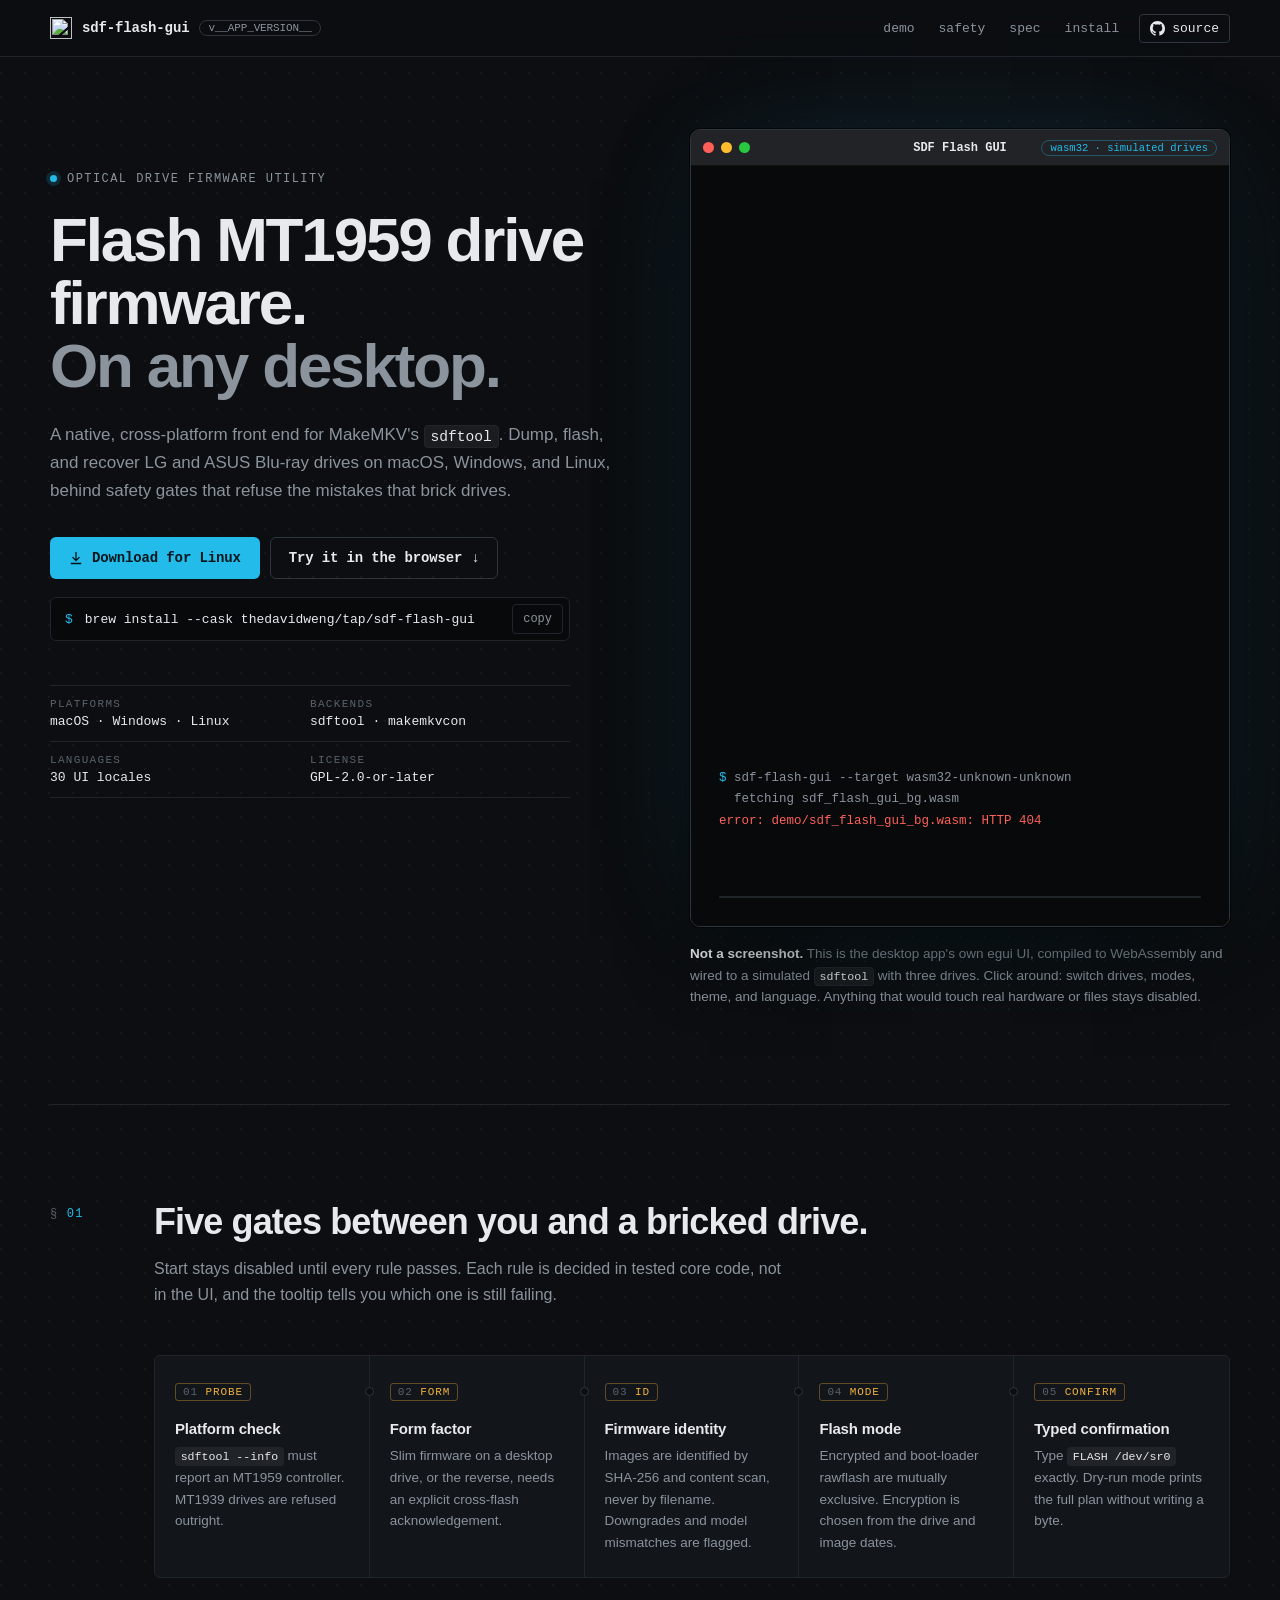
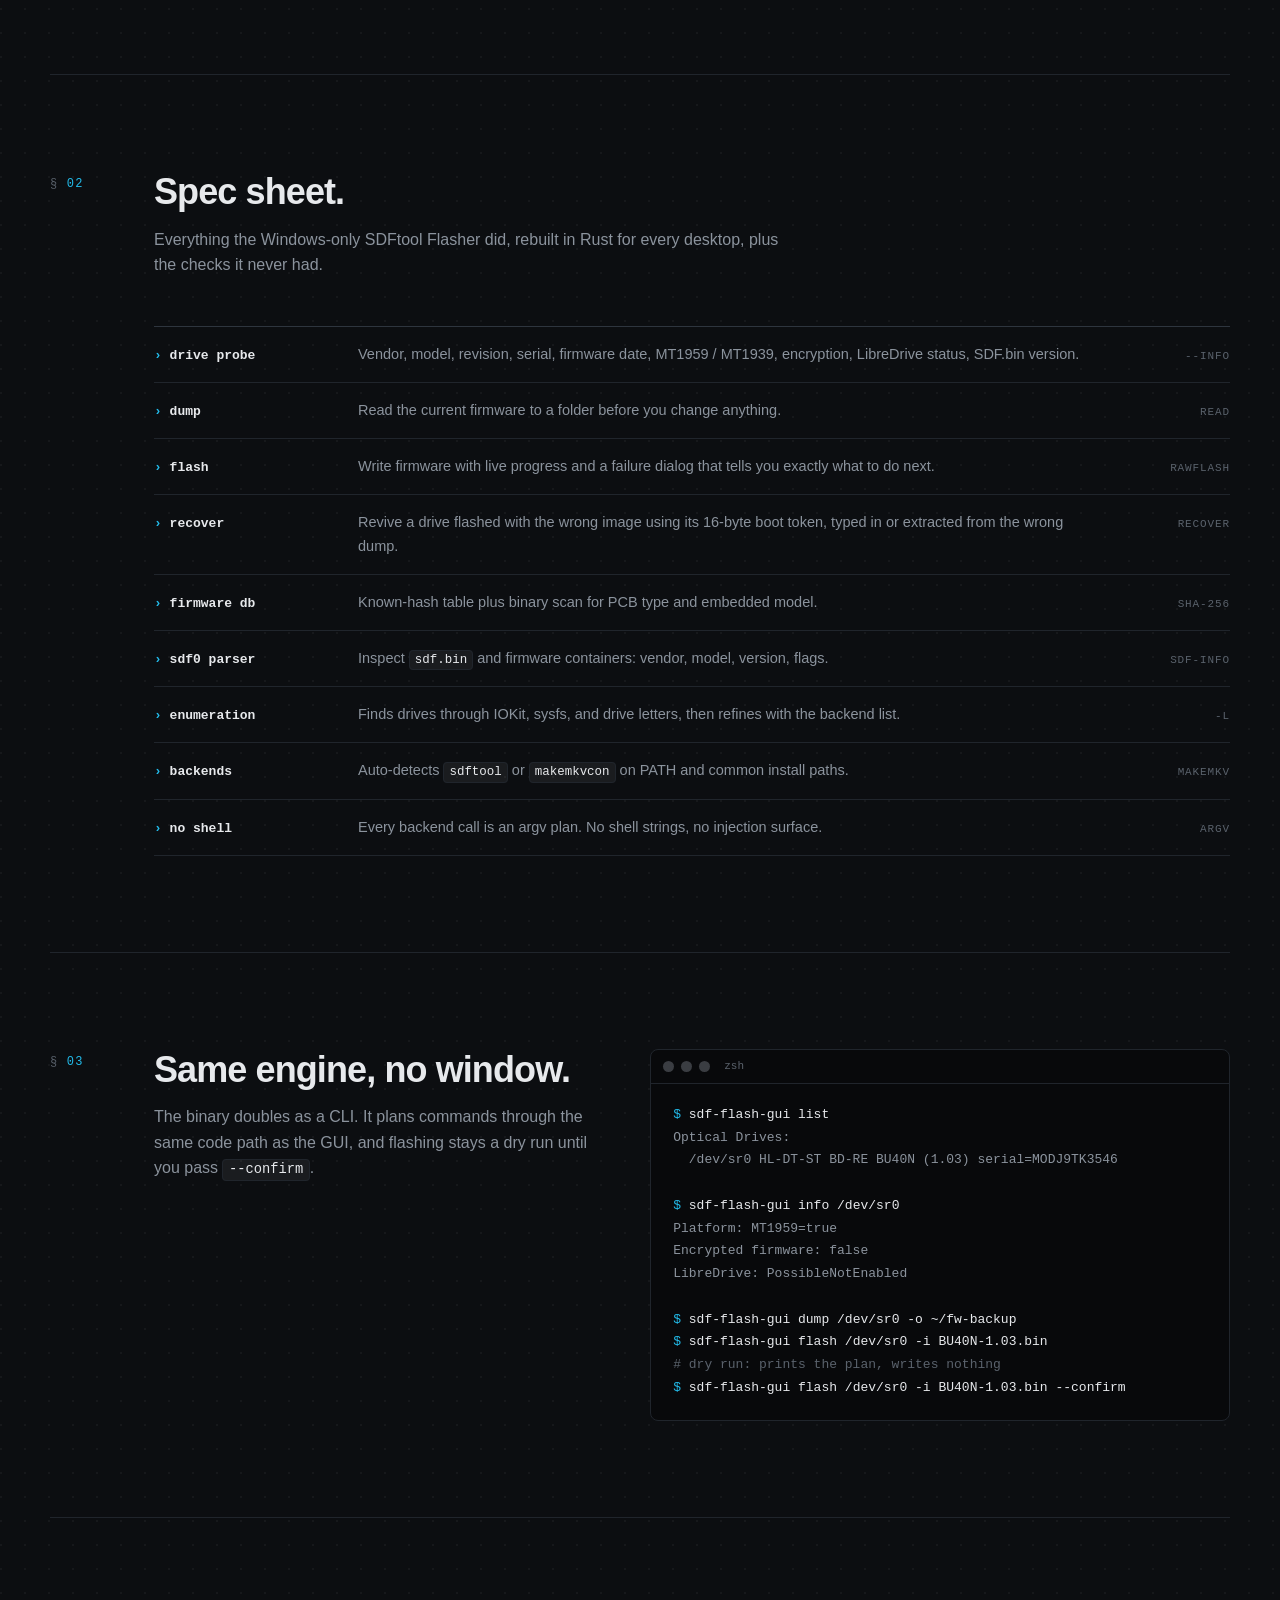
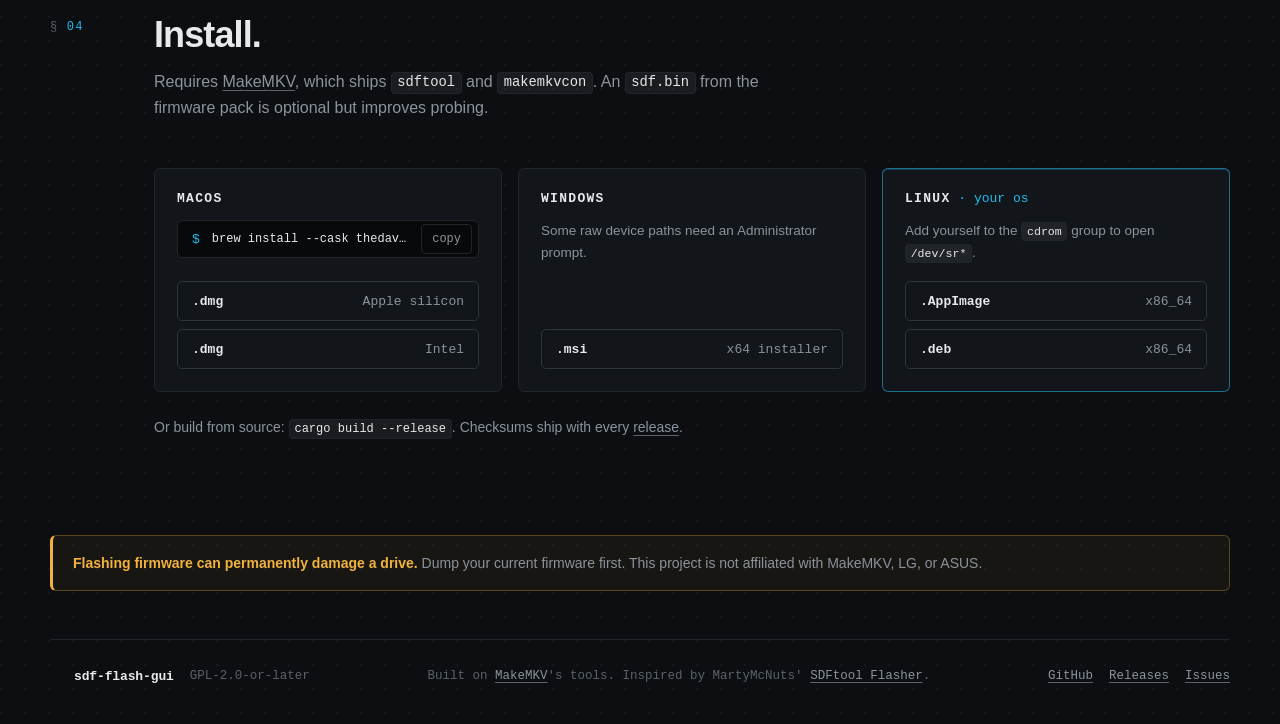
==== site/index.html @ 59d33df8 "feat: add GitHub Pages site with in-browser web demo Compile the real egui GUI to wasm32 behind a si" ====
<!doctype html>
<html lang="en">
<head>
  <meta charset="utf-8">
  <meta name="viewport" content="width=device-width, initial-scale=1">
  <title>SDF Flash GUI — firmware dump &amp; flash for MT1959 optical drives</title>
  <meta name="description" content="Cross-platform GUI for dumping, flashing, and recovering firmware on MT1959 optical drives. A native front end for MakeMKV's sdftool, with safety gates that stop the mistakes that brick drives.">
  <meta name="theme-color" content="#0c0e11">
  <meta property="og:type" content="website">
  <meta property="og:title" content="SDF Flash GUI">
  <meta property="og:description" content="Dump, flash, and recover MT1959 optical drive firmware on macOS, Windows, and Linux.">
  <meta property="og:image" content="https://thedavidweng.github.io/sdf-flash-gui/screenshot.png">
  <meta name="twitter:card" content="summary_large_image">
  <link rel="icon" href="icon.svg" type="image/svg+xml">
  <link rel="apple-touch-icon" href="icon.png">
  <link rel="stylesheet" href="style.css">
  <link rel="modulepreload" href="demo/sdf_flash_gui.js">
</head>
<body>
  <a class="skip" href="#main">Skip to content</a>

  <header class="bar">
    <div class="wrap bar-inner">
      <a class="brand" href="#top" aria-label="SDF Flash GUI home">
        <img src="icon.svg" alt="" width="22" height="22">
        <span>sdf-flash-gui</span>
        <span class="tag" data-version>v__APP_VERSION__</span>
      </a>
      <nav aria-label="Primary">
        <a href="#demo">demo</a>
        <a href="#gates">safety</a>
        <a href="#spec">spec</a>
        <a href="#install">install</a>
        <a class="gh" href="https://github.com/thedavidweng/sdf-flash-gui">
          <svg viewBox="0 0 16 16" width="15" height="15" aria-hidden="true"><path fill="currentColor" d="M8 0C3.58 0 0 3.58 0 8c0 3.54 2.29 6.53 5.47 7.59.4.07.55-.17.55-.38 0-.19-.01-.82-.01-1.49-2.01.37-2.53-.49-2.69-.94-.09-.23-.48-.94-.82-1.13-.28-.15-.68-.52-.01-.53.63-.01 1.08.58 1.23.82.72 1.21 1.87.87 2.33.66.07-.52.28-.87.51-1.07-1.78-.2-3.64-.89-3.64-3.95 0-.87.31-1.59.82-2.15-.08-.2-.36-1.02.08-2.12 0 0 .67-.21 2.2.82.64-.18 1.32-.27 2-.27.68 0 1.36.09 2 .27 1.53-1.04 2.2-.82 2.2-.82.44 1.1.16 1.92.08 2.12.51.56.82 1.27.82 2.15 0 3.07-1.87 3.75-3.65 3.95.29.25.54.73.54 1.48 0 1.07-.01 1.93-.01 2.2 0 .21.15.46.55.38A8.013 8.013 0 0016 8c0-4.42-3.58-8-8-8z"/></svg>
          <span>source</span>
        </a>
      </nav>
    </div>
  </header>

  <main id="main">
    <section class="hero wrap" id="top">
      <div class="hero-copy">
        <p class="kicker"><span class="dot"></span>optical drive firmware utility</p>
        <h1>Flash MT1959 drive firmware.<br><span>On any desktop.</span></h1>
        <p class="lede">
          A native, cross-platform front end for MakeMKV's <code>sdftool</code>.
          Dump, flash, and recover LG and ASUS Blu-ray drives on macOS,
          Windows, and Linux, behind safety gates that refuse the mistakes
          that brick drives.
        </p>

        <div class="cta">
          <a class="btn primary" href="https://github.com/thedavidweng/sdf-flash-gui/releases/latest" data-primary-download>
            <svg viewBox="0 0 16 16" width="14" height="14" aria-hidden="true"><path fill="currentColor" d="M7.25 1h1.5v8.19l2.72-2.72 1.06 1.06L8 12.06 3.47 7.53l1.06-1.06 2.72 2.72V1ZM2 13.5h12V15H2v-1.5Z"/></svg>
            <span data-primary-label>Download</span>
          </a>
          <a class="btn ghost" href="#demo">Try it in the browser <span aria-hidden="true">↓</span></a>
        </div>

        <div class="cmd" data-copy="brew install --cask thedavidweng/tap/sdf-flash-gui">
          <span class="prompt" aria-hidden="true">$</span>
          <code>brew install --cask thedavidweng/tap/sdf-flash-gui</code>
          <button type="button" class="copy" aria-label="Copy Homebrew command">copy</button>
        </div>

        <dl class="facts">
          <div><dt>platforms</dt><dd>macOS · Windows · Linux</dd></div>
          <div><dt>backends</dt><dd>sdftool · makemkvcon</dd></div>
          <div><dt>languages</dt><dd>30 UI locales</dd></div>
          <div><dt>license</dt><dd>GPL-2.0-or-later</dd></div>
        </dl>
      </div>

      <figure class="demo" id="demo" aria-labelledby="demo-caption">
        <div class="window">
          <div class="titlebar">
            <span class="lights" aria-hidden="true"><i></i><i></i><i></i></span>
            <span class="title">SDF Flash GUI</span>
            <span class="badge">wasm32 · simulated drives</span>
          </div>
          <div class="stage">
            <canvas id="app" aria-label="Interactive SDF Flash GUI demo"></canvas>
            <div class="boot" data-boot>
              <pre class="boot-log" data-boot-log aria-live="polite"><span class="p">$</span> sdf-flash-gui --target wasm32-unknown-unknown</pre>
              <div class="meter" aria-hidden="true"><span data-boot-meter></span></div>
              <button type="button" class="btn ghost small" data-boot-start>Boot demo</button>
            </div>
          </div>
        </div>
        <figcaption id="demo-caption">
          <strong>Not a screenshot.</strong> This is the desktop app's own egui UI,
          compiled to WebAssembly and wired to a simulated <code>sdftool</code> with
          three drives. Click around: switch drives, modes, theme, and language.
          Anything that would touch real hardware or files stays disabled.
        </figcaption>
      </figure>
    </section>

    <section class="section wrap" id="gates" aria-labelledby="gates-title">
      <header class="section-head">
        <p class="index">01</p>
        <h2 id="gates-title">Five gates between you and a bricked drive.</h2>
        <p>Start stays disabled until every rule passes. Each rule is decided in
          tested core code, not in the UI, and the tooltip tells you which one is
          still failing.</p>
      </header>
      <ol class="gates">
        <li>
          <span class="gate-id">probe</span>
          <h3>Platform check</h3>
          <p><code>sdftool --info</code> must report an MT1959 controller. MT1939 drives are refused outright.</p>
        </li>
        <li>
          <span class="gate-id">form</span>
          <h3>Form factor</h3>
          <p>Slim firmware on a desktop drive, or the reverse, needs an explicit cross-flash acknowledgement.</p>
        </li>
        <li>
          <span class="gate-id">id</span>
          <h3>Firmware identity</h3>
          <p>Images are identified by SHA-256 and content scan, never by filename. Downgrades and model mismatches are flagged.</p>
        </li>
        <li>
          <span class="gate-id">mode</span>
          <h3>Flash mode</h3>
          <p>Encrypted and boot-loader rawflash are mutually exclusive. Encryption is chosen from the drive and image dates.</p>
        </li>
        <li class="last">
          <span class="gate-id">confirm</span>
          <h3>Typed confirmation</h3>
          <p>Type <code>FLASH /dev/sr0</code> exactly. Dry-run mode prints the full plan without writing a byte.</p>
        </li>
      </ol>
    </section>

    <section class="section wrap" id="spec" aria-labelledby="spec-title">
      <header class="section-head">
        <p class="index">02</p>
        <h2 id="spec-title">Spec sheet.</h2>
        <p>Everything the Windows-only SDFtool Flasher did, rebuilt in Rust for
          every desktop, plus the checks it never had.</p>
      </header>
      <div class="spec">
        <div class="row"><span class="k">drive probe</span><span class="v">Vendor, model, revision, serial, firmware date, MT1959 / MT1939, encryption, LibreDrive status, SDF.bin version.</span><span class="s">--info</span></div>
        <div class="row"><span class="k">dump</span><span class="v">Read the current firmware to a folder before you change anything.</span><span class="s">read</span></div>
        <div class="row"><span class="k">flash</span><span class="v">Write firmware with live progress and a failure dialog that tells you exactly what to do next.</span><span class="s">rawflash</span></div>
        <div class="row"><span class="k">recover</span><span class="v">Revive a drive flashed with the wrong image using its 16-byte boot token, typed in or extracted from the wrong dump.</span><span class="s">recover</span></div>
        <div class="row"><span class="k">firmware db</span><span class="v">Known-hash table plus binary scan for PCB type and embedded model.</span><span class="s">sha-256</span></div>
        <div class="row"><span class="k">sdf0 parser</span><span class="v">Inspect <code>sdf.bin</code> and firmware containers: vendor, model, version, flags.</span><span class="s">sdf-info</span></div>
        <div class="row"><span class="k">enumeration</span><span class="v">Finds drives through IOKit, sysfs, and drive letters, then refines with the backend list.</span><span class="s">-l</span></div>
        <div class="row"><span class="k">backends</span><span class="v">Auto-detects <code>sdftool</code> or <code>makemkvcon</code> on PATH and common install paths.</span><span class="s">makemkv</span></div>
        <div class="row"><span class="k">no shell</span><span class="v">Every backend call is an argv plan. No shell strings, no injection surface.</span><span class="s">argv</span></div>
      </div>
    </section>

    <section class="section wrap split" id="cli" aria-labelledby="cli-title">
      <header class="section-head">
        <p class="index">03</p>
        <h2 id="cli-title">Same engine, no window.</h2>
        <p>The binary doubles as a CLI. It plans commands through the same code
          path as the GUI, and flashing stays a dry run until you pass
          <code>--confirm</code>.</p>
      </header>
      <div class="term" role="region" aria-label="CLI example">
        <div class="term-bar"><span class="lights" aria-hidden="true"><i></i><i></i><i></i></span><span>zsh</span></div>
<pre><span class="p">$</span> sdf-flash-gui list
<span class="o">Optical Drives:
  /dev/sr0 HL-DT-ST BD-RE BU40N (1.03) serial=MODJ9TK3546</span>

<span class="p">$</span> sdf-flash-gui info /dev/sr0
<span class="o">Platform: MT1959=true
Encrypted firmware: false
LibreDrive: PossibleNotEnabled</span>

<span class="p">$</span> sdf-flash-gui dump /dev/sr0 -o ~/fw-backup
<span class="p">$</span> sdf-flash-gui flash /dev/sr0 -i BU40N-1.03.bin
<span class="c"># dry run: prints the plan, writes nothing</span>
<span class="p">$</span> sdf-flash-gui flash /dev/sr0 -i BU40N-1.03.bin --confirm</pre>
      </div>
    </section>

    <section class="section wrap" id="install" aria-labelledby="install-title">
      <header class="section-head">
        <p class="index">04</p>
        <h2 id="install-title">Install.</h2>
        <p>Requires <a href="https://www.makemkv.com/">MakeMKV</a>, which ships
          <code>sdftool</code> and <code>makemkvcon</code>. An <code>sdf.bin</code>
          from the firmware pack is optional but improves probing.</p>
      </header>
      <div class="installs">
        <article class="card" data-os="mac">
          <h3>macOS</h3>
          <div class="cmd small" data-copy="brew install --cask thedavidweng/tap/sdf-flash-gui">
            <span class="prompt" aria-hidden="true">$</span>
            <code>brew install --cask thedavidweng/tap/sdf-flash-gui</code>
            <button type="button" class="copy" aria-label="Copy Homebrew command">copy</button>
          </div>
          <ul class="dl">
            <li><a data-asset="_aarch64.dmg" href="https://github.com/thedavidweng/sdf-flash-gui/releases/latest">.dmg <span>Apple silicon</span></a></li>
            <li><a data-asset="_x64.dmg" href="https://github.com/thedavidweng/sdf-flash-gui/releases/latest">.dmg <span>Intel</span></a></li>
          </ul>
        </article>
        <article class="card" data-os="win">
          <h3>Windows</h3>
          <p class="note">Some raw device paths need an Administrator prompt.</p>
          <ul class="dl">
            <li><a data-asset=".msi" href="https://github.com/thedavidweng/sdf-flash-gui/releases/latest">.msi <span>x64 installer</span></a></li>
          </ul>
        </article>
        <article class="card" data-os="linux">
          <h3>Linux</h3>
          <p class="note">Add yourself to the <code>cdrom</code> group to open <code>/dev/sr*</code>.</p>
          <ul class="dl">
            <li><a data-asset=".appimage" href="https://github.com/thedavidweng/sdf-flash-gui/releases/latest">.AppImage <span>x86_64</span></a></li>
            <li><a data-asset=".deb" href="https://github.com/thedavidweng/sdf-flash-gui/releases/latest">.deb <span>x86_64</span></a></li>
          </ul>
        </article>
      </div>
      <p class="source-note">Or build from source: <code>cargo build --release</code>. Checksums ship with every <a href="https://github.com/thedavidweng/sdf-flash-gui/releases">release</a>.</p>
    </section>

    <aside class="wrap warning" aria-label="Disclaimer">
      <p><strong>Flashing firmware can permanently damage a drive.</strong>
        Dump your current firmware first. This project is not affiliated with
        MakeMKV, LG, or ASUS.</p>
    </aside>
  </main>

  <footer class="wrap foot">
    <div>
      <span class="brand small"><img src="icon.svg" alt="" width="16" height="16">sdf-flash-gui</span>
      <span class="muted">GPL-2.0-or-later</span>
    </div>
    <p class="muted credit">
      Built on <a href="https://www.makemkv.com/">MakeMKV</a>'s tools.
      Inspired by MartyMcNuts' <a href="https://forum.makemkv.com/forum/viewtopic.php?f=16&amp;t=22896">SDFtool Flasher</a>.
    </p>
    <div>
      <a href="https://github.com/thedavidweng/sdf-flash-gui">GitHub</a>
      <a href="https://github.com/thedavidweng/sdf-flash-gui/releases">Releases</a>
      <a href="https://github.com/thedavidweng/sdf-flash-gui/issues">Issues</a>
    </div>
  </footer>

  <script type="module" src="main.js"></script>
</body>
</html>
---- site/style.css ----
:root {
  --bg: #0c0e11;
  --bg-raise: #12151a;
  --bg-sunk: #08090b;
  --line: #20252c;
  --line-strong: #2e353e;
  --text: #e7e9ec;
  --muted: #8b939d;
  --dim: #5a626c;
  --accent: #22bbea;
  --accent-ink: #04141b;
  --warn: #f2b33d;
  --danger: #ff6159;
  --ok: #3ddc84;

  --mono: "JetBrains Mono", "SF Mono", ui-monospace, SFMono-Regular, Menlo, Consolas, "Liberation Mono", monospace;
  --sans: "Inter", ui-sans-serif, -apple-system, BlinkMacSystemFont, "Segoe UI", Roboto, "Helvetica Neue", Arial, sans-serif;

  --wrap: 1180px;
  --radius: 6px;
  color-scheme: dark;
}

*,
*::before,
*::after { box-sizing: border-box; }

html { scroll-behavior: smooth; scroll-padding-top: 72px; }

body {
  margin: 0;
  background:
    radial-gradient(1200px 600px at 78% -10%, rgba(34, 187, 234, 0.09), transparent 60%),
    radial-gradient(circle at 1px 1px, rgba(255, 255, 255, 0.045) 1px, transparent 0) 0 0 / 24px 24px,
    var(--bg);
  color: var(--text);
  font: 15px/1.6 var(--sans);
  -webkit-font-smoothing: antialiased;
  text-rendering: optimizeLegibility;
}

a { color: inherit; text-decoration-color: var(--dim); text-underline-offset: 3px; }
a:hover { color: var(--accent); text-decoration-color: currentColor; }

code {
  font: 0.86em/1 var(--mono);
  color: var(--text);
  background: rgba(255, 255, 255, 0.06);
  border: 1px solid var(--line);
  border-radius: 4px;
  padding: 0.18em 0.4em;
  white-space: nowrap;
}

::selection { background: var(--accent); color: var(--accent-ink); }

:focus-visible { outline: 2px solid var(--accent); outline-offset: 2px; border-radius: 3px; }

.wrap { width: min(100% - 48px, var(--wrap)); margin-inline: auto; }

.skip {
  position: absolute; left: 12px; top: -40px; z-index: 10;
  background: var(--accent); color: var(--accent-ink); padding: 6px 10px; border-radius: 4px;
  font: 600 13px var(--mono);
}
.skip:focus { top: 12px; }

/* ── top bar ───────────────────────────────────────────── */

.bar {
  position: sticky; top: 0; z-index: 5;
  background: rgba(12, 14, 17, 0.72);
  backdrop-filter: saturate(140%) blur(12px);
  -webkit-backdrop-filter: saturate(140%) blur(12px);
  border-bottom: 1px solid var(--line);
}
.bar-inner { display: flex; align-items: center; justify-content: space-between; height: 56px; }

.brand {
  display: inline-flex; align-items: center; gap: 10px;
  font: 600 14px var(--mono); letter-spacing: -0.01em; text-decoration: none;
}
.brand:hover { color: var(--text); }
.brand.small { font-size: 13px; gap: 8px; }

.tag {
  font: 500 11px var(--mono); color: var(--muted);
  border: 1px solid var(--line-strong); border-radius: 999px; padding: 1px 8px;
}

nav { display: flex; align-items: center; gap: 4px; }
nav a {
  font: 13px var(--mono); color: var(--muted); text-decoration: none;
  padding: 6px 10px; border-radius: 4px;
}
nav a:hover { color: var(--text); background: rgba(255, 255, 255, 0.04); }
nav .gh { display: inline-flex; align-items: center; gap: 7px; color: var(--text); border: 1px solid var(--line-strong); margin-left: 6px; }

/* ── hero ──────────────────────────────────────────────── */

.hero {
  display: grid;
  grid-template-columns: minmax(0, 1fr) minmax(0, 540px);
  gap: 64px;
  align-items: start;
  padding: 72px 0 96px;
}

.hero-copy { padding-top: 36px; }

.kicker {
  display: inline-flex; align-items: center; gap: 10px; margin: 0 0 22px;
  font: 12px var(--mono); color: var(--muted); text-transform: uppercase; letter-spacing: 0.12em;
}
.dot { width: 7px; height: 7px; border-radius: 50%; background: var(--accent); box-shadow: 0 0 0 4px rgba(34, 187, 234, 0.15); }

h1 {
  margin: 0;
  font: 650 clamp(38px, 5.2vw, 62px)/1.02 var(--sans);
  letter-spacing: -0.035em;
}
h1 span { color: var(--muted); }

.lede { max-width: 34em; margin: 24px 0 0; color: var(--muted); font-size: 17px; line-height: 1.65; }
.lede code { color: var(--text); }

.cta { display: flex; flex-wrap: wrap; gap: 10px; margin-top: 32px; }

.btn {
  display: inline-flex; align-items: center; gap: 9px;
  height: 42px; padding: 0 18px; border-radius: var(--radius);
  font: 600 14px var(--mono); letter-spacing: -0.01em; text-decoration: none; cursor: pointer;
  border: 1px solid transparent; transition: background-color 120ms, border-color 120ms, color 120ms, transform 120ms;
}
.btn:active { transform: translateY(1px); }
.btn.primary { background: var(--accent); color: var(--accent-ink); }
.btn.primary:hover { background: #4cc9f0; color: var(--accent-ink); }
.btn.ghost { background: transparent; color: var(--text); border-color: var(--line-strong); }
.btn.ghost:hover { border-color: var(--muted); color: var(--text); }
.btn.small { height: 34px; padding: 0 14px; font-size: 13px; }

.cmd {
  display: flex; align-items: center; gap: 12px;
  margin-top: 18px; max-width: 520px;
  padding: 0 6px 0 14px; height: 44px;
  background: var(--bg-sunk); border: 1px solid var(--line); border-radius: var(--radius);
  font: 13px var(--mono);
}
.cmd code { all: unset; flex: 1; overflow: hidden; text-overflow: ellipsis; white-space: nowrap; font: 13px var(--mono); color: var(--text); }
.cmd .prompt { color: var(--accent); }
.cmd.small { height: 38px; max-width: none; margin: 14px 0 0; }
.cmd.small code { font-size: 12px; }

.copy {
  flex: none; height: 30px; padding: 0 10px; border-radius: 4px; cursor: pointer;
  font: 12px var(--mono); color: var(--muted); background: transparent; border: 1px solid var(--line);
}
.copy:hover { color: var(--text); border-color: var(--line-strong); }
.copy.done { color: var(--ok); border-color: rgba(61, 220, 132, 0.4); }

.facts {
  display: grid; grid-template-columns: repeat(2, minmax(0, 1fr));
  gap: 0; margin: 44px 0 0; max-width: 520px;
  border-top: 1px solid var(--line);
}
.facts div { padding: 12px 0; border-bottom: 1px solid var(--line); }
.facts div:nth-child(odd) { padding-right: 16px; }
.facts dt { font: 11px var(--mono); color: var(--dim); text-transform: uppercase; letter-spacing: 0.12em; }
.facts dd { margin: 4px 0 0; font: 13px var(--mono); color: var(--text); }

/* ── demo window ───────────────────────────────────────── */

.demo { margin: 0; scroll-margin-top: 80px; }

.window {
  position: relative;
  border: 1px solid var(--line-strong);
  border-radius: 10px;
  background: #1b1b1b;
  overflow: hidden;
  box-shadow:
    0 0 0 1px rgba(0, 0, 0, 0.6),
    0 30px 80px -20px rgba(0, 0, 0, 0.8),
    0 0 120px -40px rgba(34, 187, 234, 0.25);
}

.titlebar {
  display: grid; grid-template-columns: 1fr auto 1fr; align-items: center;
  height: 36px; padding: 0 12px;
  background: #222326; border-bottom: 1px solid #111;
  font: 12px var(--mono); color: var(--muted);
}
.title { color: var(--text); font-weight: 600; }
.badge {
  justify-self: end; font-size: 10.5px; color: var(--accent);
  border: 1px solid rgba(34, 187, 234, 0.35); border-radius: 999px; padding: 1px 8px;
  white-space: nowrap;
}

.lights { display: inline-flex; gap: 7px; }
.lights i { width: 11px; height: 11px; border-radius: 50%; background: #3a3d42; }
.window .lights i:nth-child(1) { background: #ff5f57; }
.window .lights i:nth-child(2) { background: #febc2e; }
.window .lights i:nth-child(3) { background: #28c840; }

.stage { position: relative; height: 760px; background: #1b1b1b; }
.stage canvas { display: block; width: 100%; height: 100%; outline: none; }

.boot {
  position: absolute; inset: 0;
  display: flex; flex-direction: column; justify-content: flex-end; gap: 16px;
  padding: 28px;
  background:
    linear-gradient(180deg, rgba(8, 9, 11, 0.2), rgba(8, 9, 11, 0.92) 60%),
    var(--bg-sunk);
  transition: opacity 280ms ease;
}
.boot.gone { opacity: 0; pointer-events: none; }
.boot-log {
  margin: 0; min-height: 9em;
  font: 12.5px/1.75 var(--mono); color: var(--muted); white-space: pre-wrap;
}
.boot-log .p, .term .p { color: var(--accent); }
.boot-log .ok { color: var(--ok); }
.boot-log .err { color: var(--danger); }
.meter { height: 2px; background: var(--line); border-radius: 2px; overflow: hidden; }
.meter span { display: block; height: 100%; width: 0; background: var(--accent); transition: width 120ms linear; }
.boot .btn { align-self: flex-start; }
.boot.running .btn { display: none; }

figcaption {
  margin-top: 16px; color: var(--muted); font-size: 13.5px; line-height: 1.6;
}
figcaption strong { color: var(--text); font-weight: 600; }

/* ── sections ──────────────────────────────────────────── */

.section { padding: 96px 0; border-top: 1px solid var(--line); }

.section-head { display: grid; grid-template-columns: 80px minmax(0, 1fr); column-gap: 24px; max-width: 860px; margin-bottom: 48px; }
.section-head .index { grid-row: span 2; margin: 6px 0 0; font: 12px var(--mono); color: var(--accent); letter-spacing: 0.1em; }
.section-head .index::before { content: "§ "; color: var(--dim); }
.section-head h2 { margin: 0; font: 650 clamp(26px, 3vw, 36px)/1.15 var(--sans); letter-spacing: -0.025em; }
.section-head p:not(.index) { margin: 14px 0 0; color: var(--muted); font-size: 16px; max-width: 40em; }

/* gates */

.gates {
  list-style: none; margin: 0 0 0 104px; padding: 0;
  display: grid; grid-template-columns: repeat(5, minmax(0, 1fr));
  border: 1px solid var(--line); border-radius: var(--radius);
  background: var(--bg-raise);
  counter-reset: gate;
}
.gates li { position: relative; padding: 22px 20px 24px; border-right: 1px solid var(--line); counter-increment: gate; }
.gates li.last { border-right: 0; }
.gates li::after {
  content: ""; position: absolute; top: 31px; right: -5px; z-index: 1;
  width: 9px; height: 9px; border-radius: 50%;
  background: var(--bg); border: 1px solid var(--line-strong);
}
.gates li.last::after { display: none; }
.gate-id {
  display: inline-block; font: 11px var(--mono); color: var(--warn);
  border: 1px solid rgba(242, 179, 61, 0.35); border-radius: 3px; padding: 2px 7px;
  text-transform: uppercase; letter-spacing: 0.08em;
}
.gate-id::before { content: counter(gate, decimal-leading-zero) " "; color: var(--dim); }
.gates h3 { margin: 18px 0 8px; font: 600 15px var(--sans); letter-spacing: -0.01em; }
.gates p { margin: 0; color: var(--muted); font-size: 13.5px; line-height: 1.6; }
.gates code { white-space: normal; }

/* spec sheet */

.spec { margin-left: 104px; border-top: 1px solid var(--line-strong); }
.spec .row {
  display: grid; grid-template-columns: 180px minmax(0, 1fr) 120px; gap: 24px; align-items: baseline;
  padding: 16px 0; border-bottom: 1px solid var(--line);
}
.spec .k { font: 600 13px var(--mono); color: var(--text); }
.spec .k::before { content: "› "; color: var(--accent); }
.spec .v { color: var(--muted); font-size: 14.5px; }
.spec .s { justify-self: end; font: 11px var(--mono); color: var(--dim); text-transform: uppercase; letter-spacing: 0.08em; }

/* cli */

.split { display: grid; grid-template-columns: minmax(0, 1fr) minmax(0, 1.05fr); gap: 48px; align-items: start; }
.split .section-head { grid-template-columns: 80px minmax(0, 1fr); margin-bottom: 0; }

.term {
  background: var(--bg-sunk); border: 1px solid var(--line); border-radius: 8px; overflow: hidden;
}
.term-bar {
  display: flex; align-items: center; gap: 14px; height: 34px; padding: 0 12px;
  border-bottom: 1px solid var(--line); font: 11px var(--mono); color: var(--dim);
}
.term pre { margin: 0; padding: 20px 22px; overflow-x: auto; font: 13px/1.75 var(--mono); color: var(--text); }
.term .o { color: var(--muted); }
.term .c { color: var(--dim); }

/* install */

.installs { margin-left: 104px; display: grid; grid-template-columns: repeat(3, minmax(0, 1fr)); gap: 16px; }
.card {
  display: flex; flex-direction: column;
  padding: 22px; border: 1px solid var(--line); border-radius: var(--radius); background: var(--bg-raise);
  transition: border-color 160ms;
}
.card.current { border-color: rgba(34, 187, 234, 0.55); box-shadow: inset 0 1px 0 rgba(34, 187, 234, 0.25); }
.card h3 { margin: 0; font: 600 13px var(--mono); text-transform: uppercase; letter-spacing: 0.1em; }
.card.current h3::after { content: "  · your os"; color: var(--accent); font-weight: 500; text-transform: none; letter-spacing: 0; }
.card .note { margin: 14px 0 0; color: var(--muted); font-size: 13.5px; }
.dl { list-style: none; margin: auto 0 0; padding: 18px 0 0; display: grid; gap: 8px; }
.dl a {
  display: flex; justify-content: space-between; align-items: center;
  height: 40px; padding: 0 14px; border: 1px solid var(--line-strong); border-radius: 5px;
  font: 600 13px var(--mono); text-decoration: none;
}
.dl a span { font-weight: 400; color: var(--muted); }
.dl a:hover { border-color: var(--accent); color: var(--text); }
.dl a:hover span { color: var(--accent); }
.source-note { margin: 24px 0 0 104px; color: var(--muted); font-size: 14px; }

.warning { margin-bottom: 48px; }
.warning p {
  margin: 0; padding: 16px 20px; border: 1px solid rgba(242, 179, 61, 0.3); border-left: 3px solid var(--warn);
  border-radius: var(--radius); background: rgba(242, 179, 61, 0.05); color: var(--muted); font-size: 14px;
}
.warning strong { color: var(--warn); font-weight: 600; }

/* footer */

.foot {
  display: flex; flex-wrap: wrap; gap: 16px 32px; justify-content: space-between; align-items: center;
  padding: 28px 0 40px; border-top: 1px solid var(--line);
  font: 12.5px var(--mono);
}
.foot > div { display: flex; flex-wrap: wrap; gap: 16px; align-items: center; }
.foot .credit { margin: 0; }
.foot a { color: var(--muted); }
.foot a:hover { color: var(--accent); }
.muted { color: var(--dim); }

/* ── responsive ────────────────────────────────────────── */

@media (max-width: 1080px) {
  .hero { grid-template-columns: 1fr; gap: 48px; padding-top: 48px; }
  .hero-copy { padding-top: 0; }
  .demo { max-width: 560px; }
  .gates { grid-template-columns: 1fr; margin-left: 0; }
  .gates li { border-right: 0; border-bottom: 1px solid var(--line); display: grid; grid-template-columns: 120px 1fr; column-gap: 16px; }
  .gates li.last { border-bottom: 0; }
  .gates li::after { display: none; }
  .gates h3 { margin: 0 0 6px; }
  .gates .gate-id { grid-row: span 2; align-self: start; justify-self: start; }
  .spec, .installs, .source-note { margin-left: 0; }
  .split { grid-template-columns: 1fr; }
}

@media (max-width: 720px) {
  .wrap { width: min(100% - 32px, var(--wrap)); }
  nav a:not(.gh) { display: none; }
  .section { padding: 72px 0; }
  .section-head { grid-template-columns: 1fr; }
  .section-head .index { grid-row: auto; margin-bottom: 10px; }
  .split .section-head { grid-template-columns: 1fr; }
  .gates li { grid-template-columns: 1fr; }
  .gates .gate-id { grid-row: auto; margin-bottom: 12px; }
  .spec .row { grid-template-columns: 1fr; gap: 4px; }
  .spec .s { display: none; }
  .installs { grid-template-columns: 1fr; }
  .stage { height: 680px; }
  .badge { display: none; }
  .titlebar { grid-template-columns: auto 1fr; gap: 12px; }
  .facts { grid-template-columns: 1fr; }
  .facts div:nth-child(odd) { padding-right: 0; }
}

@media (prefers-reduced-motion: reduce) {
  html { scroll-behavior: auto; }
  *, *::before, *::after { transition: none !important; }
}
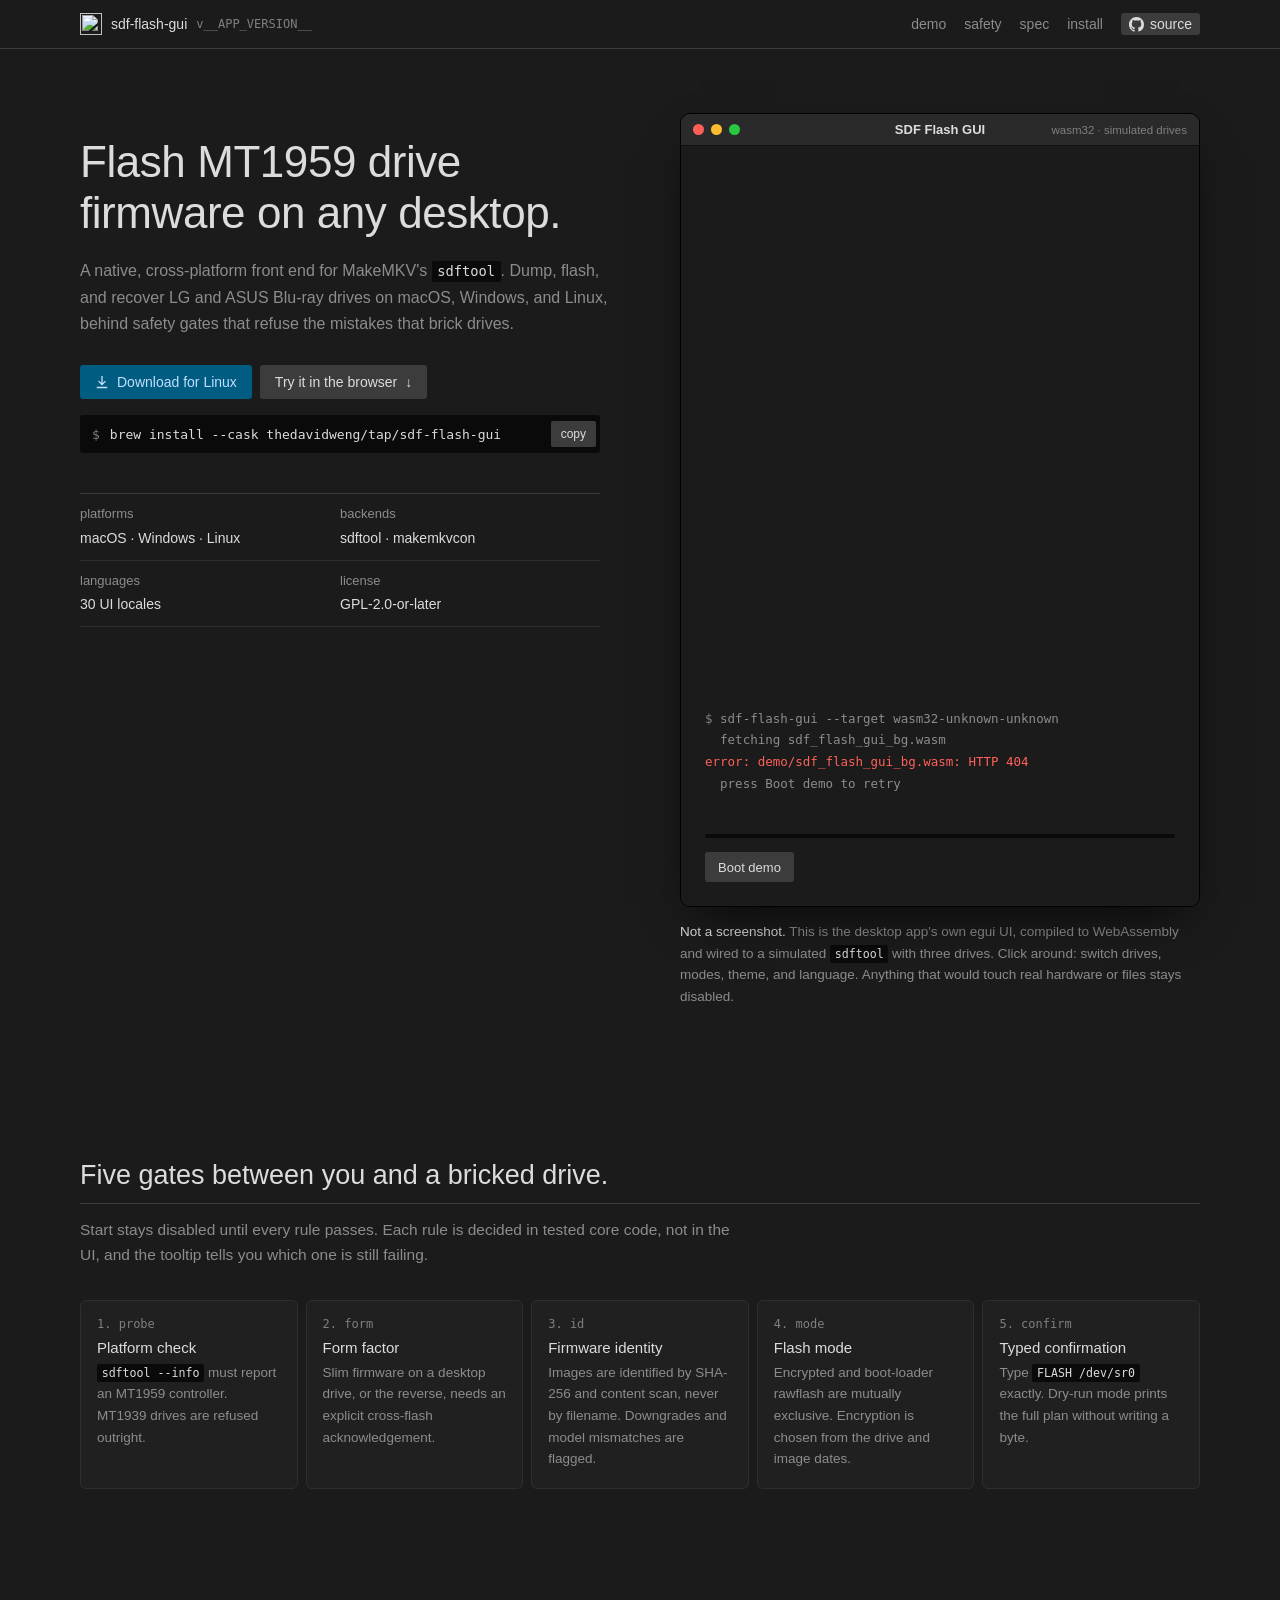
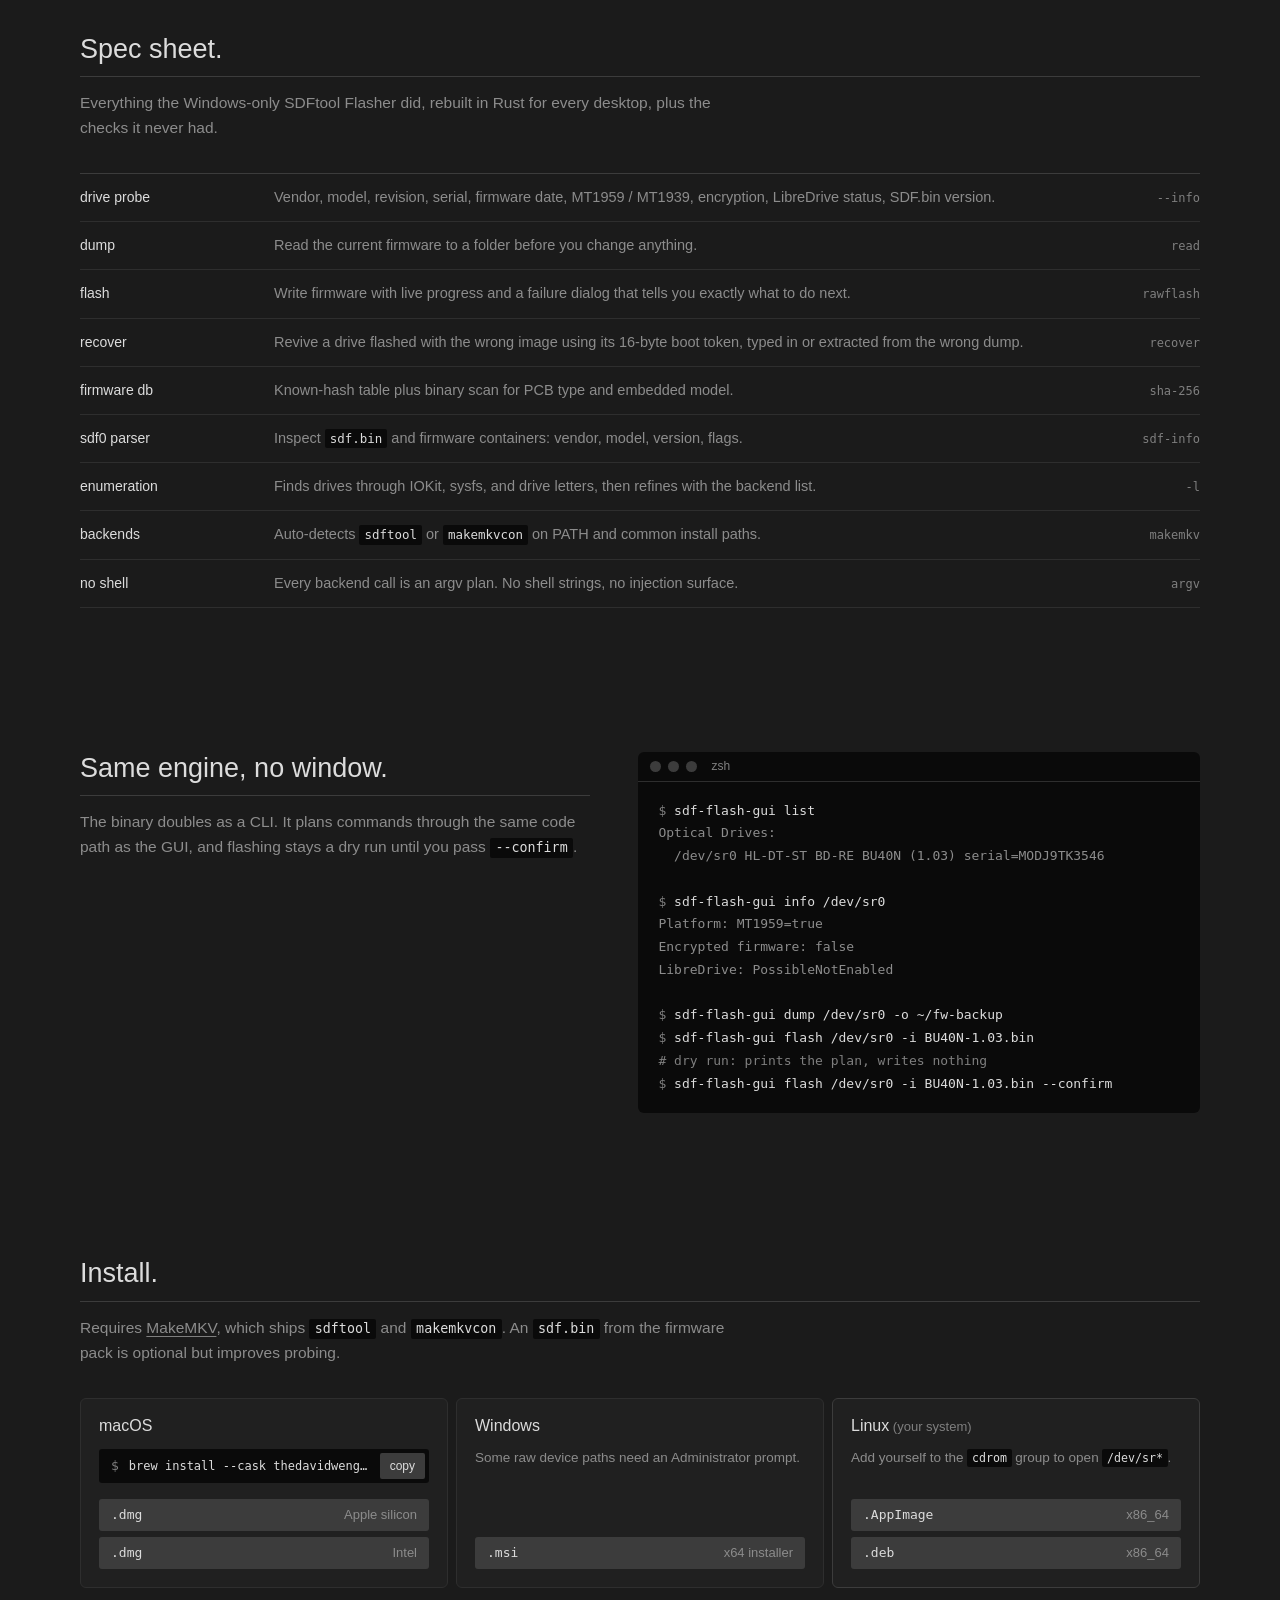
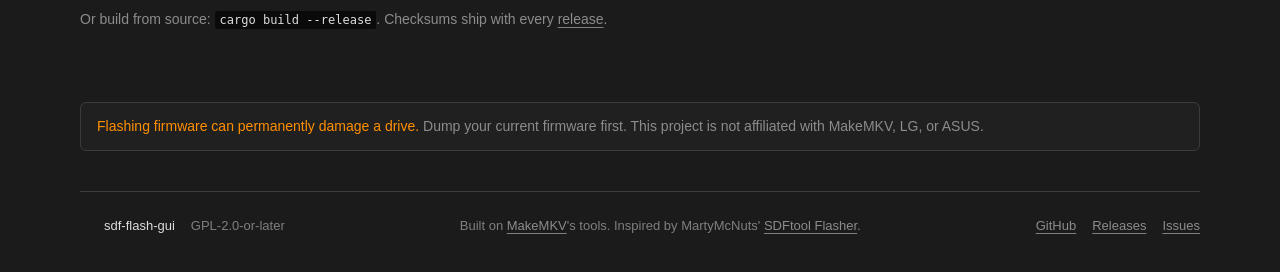
==== commit 36fdfde9: "style(site): match the app's egui look and drop decorative accents" ====
--- a/site/index.html
+++ b/site/index.html
@@ -5,7 +5,7 @@
   <meta name="viewport" content="width=device-width, initial-scale=1">
   <title>SDF Flash GUI — firmware dump &amp; flash for MT1959 optical drives</title>
   <meta name="description" content="Cross-platform GUI for dumping, flashing, and recovering firmware on MT1959 optical drives. A native front end for MakeMKV's sdftool, with safety gates that stop the mistakes that brick drives.">
-  <meta name="theme-color" content="#0c0e11">
+  <meta name="theme-color" content="#1b1b1b">
   <meta property="og:type" content="website">
   <meta property="og:title" content="SDF Flash GUI">
   <meta property="og:description" content="Dump, flash, and recover MT1959 optical drive firmware on macOS, Windows, and Linux.">
@@ -42,8 +42,7 @@
   <main id="main">
     <section class="hero wrap" id="top">
       <div class="hero-copy">
-        <p class="kicker"><span class="dot"></span>optical drive firmware utility</p>
-        <h1>Flash MT1959 drive firmware.<br><span>On any desktop.</span></h1>
+        <h1>Flash MT1959 drive firmware on any desktop.</h1>
         <p class="lede">
           A native, cross-platform front end for MakeMKV's <code>sdftool</code>.
           Dump, flash, and recover LG and ASUS Blu-ray drives on macOS,
@@ -100,7 +99,6 @@
 
     <section class="section wrap" id="gates" aria-labelledby="gates-title">
       <header class="section-head">
-        <p class="index">01</p>
         <h2 id="gates-title">Five gates between you and a bricked drive.</h2>
         <p>Start stays disabled until every rule passes. Each rule is decided in
           tested core code, not in the UI, and the tooltip tells you which one is
@@ -137,7 +135,6 @@
 
     <section class="section wrap" id="spec" aria-labelledby="spec-title">
       <header class="section-head">
-        <p class="index">02</p>
         <h2 id="spec-title">Spec sheet.</h2>
         <p>Everything the Windows-only SDFtool Flasher did, rebuilt in Rust for
           every desktop, plus the checks it never had.</p>
@@ -157,7 +154,6 @@
 
     <section class="section wrap split" id="cli" aria-labelledby="cli-title">
       <header class="section-head">
-        <p class="index">03</p>
         <h2 id="cli-title">Same engine, no window.</h2>
         <p>The binary doubles as a CLI. It plans commands through the same code
           path as the GUI, and flashing stays a dry run until you pass
@@ -183,7 +179,6 @@
 
     <section class="section wrap" id="install" aria-labelledby="install-title">
       <header class="section-head">
-        <p class="index">04</p>
         <h2 id="install-title">Install.</h2>
         <p>Requires <a href="https://www.makemkv.com/">MakeMKV</a>, which ships
           <code>sdftool</code> and <code>makemkvcon</code>. An <code>sdf.bin</code>
--- a/site/style.css
+++ b/site/style.css
@@ -1,23 +1,26 @@
 :root {
-  --bg: #0c0e11;
-  --bg-raise: #12151a;
-  --bg-sunk: #08090b;
-  --line: #20252c;
-  --line-strong: #2e353e;
-  --text: #e7e9ec;
-  --muted: #8b939d;
-  --dim: #5a626c;
-  --accent: #22bbea;
-  --accent-ink: #04141b;
-  --warn: #f2b33d;
+  --bg: #1b1b1b;
+  --bg-raise: #202020;
+  --bg-sunk: #0a0a0a;
+  --widget: #3c3c3c;
+  --widget-hover: #464646;
+  --line: #2e2e2e;
+  --line-strong: #3c3c3c;
+  --text: #dcdcdc;
+  --muted: #8c8c8c;
+  --dim: #7f7f7f;
+  --select: #005c80;
+  --select-hover: #0a6a92;
+  --select-ink: #c0deff;
+  --warn: #ff8f00;
+  --ok: #78c878;
   --danger: #ff6159;
-  --ok: #3ddc84;
-
-  --mono: "JetBrains Mono", "SF Mono", ui-monospace, SFMono-Regular, Menlo, Consolas, "Liberation Mono", monospace;
-  --sans: "Inter", ui-sans-serif, -apple-system, BlinkMacSystemFont, "Segoe UI", Roboto, "Helvetica Neue", Arial, sans-serif;
-
-  --wrap: 1180px;
-  --radius: 6px;
+
+  --mono: "Hack", "SF Mono", ui-monospace, SFMono-Regular, Menlo, Consolas, "DejaVu Sans Mono", monospace;
+  --sans: "Ubuntu", ui-sans-serif, -apple-system, BlinkMacSystemFont, "Segoe UI", Roboto, "Helvetica Neue", Arial, sans-serif;
+
+  --wrap: 1120px;
+  --radius: 3px;
   color-scheme: dark;
 }
 
@@ -25,43 +28,38 @@
 *::before,
 *::after { box-sizing: border-box; }
 
-html { scroll-behavior: smooth; scroll-padding-top: 72px; }
+html { scroll-behavior: smooth; scroll-padding-top: 64px; }
 
 body {
   margin: 0;
-  background:
-    radial-gradient(1200px 600px at 78% -10%, rgba(34, 187, 234, 0.09), transparent 60%),
-    radial-gradient(circle at 1px 1px, rgba(255, 255, 255, 0.045) 1px, transparent 0) 0 0 / 24px 24px,
-    var(--bg);
+  background: var(--bg);
   color: var(--text);
   font: 15px/1.6 var(--sans);
   -webkit-font-smoothing: antialiased;
-  text-rendering: optimizeLegibility;
 }
 
 a { color: inherit; text-decoration-color: var(--dim); text-underline-offset: 3px; }
-a:hover { color: var(--accent); text-decoration-color: currentColor; }
+a:hover { color: #fff; text-decoration-color: currentColor; }
 
 code {
   font: 0.86em/1 var(--mono);
   color: var(--text);
-  background: rgba(255, 255, 255, 0.06);
-  border: 1px solid var(--line);
-  border-radius: 4px;
+  background: var(--bg-sunk);
+  border-radius: 2px;
   padding: 0.18em 0.4em;
   white-space: nowrap;
 }
 
-::selection { background: var(--accent); color: var(--accent-ink); }
-
-:focus-visible { outline: 2px solid var(--accent); outline-offset: 2px; border-radius: 3px; }
+::selection { background: var(--select); color: var(--select-ink); }
+
+:focus-visible { outline: 1px solid var(--select-ink); outline-offset: 2px; }
 
 .wrap { width: min(100% - 48px, var(--wrap)); margin-inline: auto; }
 
 .skip {
   position: absolute; left: 12px; top: -40px; z-index: 10;
-  background: var(--accent); color: var(--accent-ink); padding: 6px 10px; border-radius: 4px;
-  font: 600 13px var(--mono);
+  background: var(--select); color: var(--select-ink); padding: 6px 10px; border-radius: var(--radius);
+  font: 13px var(--sans);
 }
 .skip:focus { top: 12px; }
 
@@ -69,136 +67,117 @@
 
 .bar {
   position: sticky; top: 0; z-index: 5;
-  background: rgba(12, 14, 17, 0.72);
-  backdrop-filter: saturate(140%) blur(12px);
-  -webkit-backdrop-filter: saturate(140%) blur(12px);
-  border-bottom: 1px solid var(--line);
-}
-.bar-inner { display: flex; align-items: center; justify-content: space-between; height: 56px; }
+  background: var(--bg);
+  border-bottom: 1px solid var(--line-strong);
+}
+.bar-inner { display: flex; align-items: center; justify-content: space-between; height: 48px; }
 
 .brand {
-  display: inline-flex; align-items: center; gap: 10px;
-  font: 600 14px var(--mono); letter-spacing: -0.01em; text-decoration: none;
+  display: inline-flex; align-items: center; gap: 9px;
+  font: 500 14px var(--sans); text-decoration: none;
 }
 .brand:hover { color: var(--text); }
 .brand.small { font-size: 13px; gap: 8px; }
 
-.tag {
-  font: 500 11px var(--mono); color: var(--muted);
-  border: 1px solid var(--line-strong); border-radius: 999px; padding: 1px 8px;
-}
-
-nav { display: flex; align-items: center; gap: 4px; }
+.tag { font: 12px var(--mono); color: var(--dim); }
+
+nav { display: flex; align-items: center; gap: 2px; }
 nav a {
-  font: 13px var(--mono); color: var(--muted); text-decoration: none;
-  padding: 6px 10px; border-radius: 4px;
-}
-nav a:hover { color: var(--text); background: rgba(255, 255, 255, 0.04); }
-nav .gh { display: inline-flex; align-items: center; gap: 7px; color: var(--text); border: 1px solid var(--line-strong); margin-left: 6px; }
+  font: 14px var(--sans); color: var(--muted); text-decoration: none;
+  padding: 3px 8px; border-radius: var(--radius);
+}
+nav a:hover { color: var(--text); background: var(--widget); }
+nav .gh { display: inline-flex; align-items: center; gap: 6px; color: var(--text); background: var(--widget); margin-left: 8px; }
+nav .gh:hover { background: var(--widget-hover); color: #fff; }
 
 /* ── hero ──────────────────────────────────────────────── */
 
 .hero {
   display: grid;
-  grid-template-columns: minmax(0, 1fr) minmax(0, 540px);
-  gap: 64px;
+  grid-template-columns: minmax(0, 1fr) minmax(0, 520px);
+  gap: 56px;
   align-items: start;
-  padding: 72px 0 96px;
-}
-
-.hero-copy { padding-top: 36px; }
-
-.kicker {
-  display: inline-flex; align-items: center; gap: 10px; margin: 0 0 22px;
-  font: 12px var(--mono); color: var(--muted); text-transform: uppercase; letter-spacing: 0.12em;
-}
-.dot { width: 7px; height: 7px; border-radius: 50%; background: var(--accent); box-shadow: 0 0 0 4px rgba(34, 187, 234, 0.15); }
+  padding: 64px 0 80px;
+}
+
+.hero-copy { padding-top: 24px; }
 
 h1 {
   margin: 0;
-  font: 650 clamp(38px, 5.2vw, 62px)/1.02 var(--sans);
-  letter-spacing: -0.035em;
-}
-h1 span { color: var(--muted); }
-
-.lede { max-width: 34em; margin: 24px 0 0; color: var(--muted); font-size: 17px; line-height: 1.65; }
+  font: 500 clamp(32px, 4vw, 44px)/1.15 var(--sans);
+  letter-spacing: -0.01em;
+}
+
+.lede { max-width: 34em; margin: 20px 0 0; color: var(--muted); font-size: 16px; line-height: 1.65; }
 .lede code { color: var(--text); }
 
-.cta { display: flex; flex-wrap: wrap; gap: 10px; margin-top: 32px; }
+.cta { display: flex; flex-wrap: wrap; gap: 8px; margin-top: 28px; }
 
 .btn {
-  display: inline-flex; align-items: center; gap: 9px;
-  height: 42px; padding: 0 18px; border-radius: var(--radius);
-  font: 600 14px var(--mono); letter-spacing: -0.01em; text-decoration: none; cursor: pointer;
-  border: 1px solid transparent; transition: background-color 120ms, border-color 120ms, color 120ms, transform 120ms;
-}
-.btn:active { transform: translateY(1px); }
-.btn.primary { background: var(--accent); color: var(--accent-ink); }
-.btn.primary:hover { background: #4cc9f0; color: var(--accent-ink); }
-.btn.ghost { background: transparent; color: var(--text); border-color: var(--line-strong); }
-.btn.ghost:hover { border-color: var(--muted); color: var(--text); }
-.btn.small { height: 34px; padding: 0 14px; font-size: 13px; }
+  display: inline-flex; align-items: center; gap: 8px;
+  height: 34px; padding: 0 14px; border-radius: var(--radius);
+  font: 14px var(--sans); text-decoration: none; cursor: pointer;
+  background: var(--widget); color: var(--text);
+  border: 1px solid transparent;
+}
+.btn:hover { background: var(--widget-hover); border-color: #969696; color: #fff; }
+.btn.primary { background: var(--select); color: var(--select-ink); }
+.btn.primary:hover { background: var(--select-hover); border-color: transparent; color: #fff; }
+.btn.small { height: 30px; padding: 0 12px; font-size: 13px; }
 
 .cmd {
-  display: flex; align-items: center; gap: 12px;
-  margin-top: 18px; max-width: 520px;
-  padding: 0 6px 0 14px; height: 44px;
-  background: var(--bg-sunk); border: 1px solid var(--line); border-radius: var(--radius);
+  display: flex; align-items: center; gap: 10px;
+  margin-top: 16px; max-width: 520px;
+  padding: 0 4px 0 12px; height: 38px;
+  background: var(--bg-sunk); border-radius: var(--radius);
   font: 13px var(--mono);
 }
 .cmd code { all: unset; flex: 1; overflow: hidden; text-overflow: ellipsis; white-space: nowrap; font: 13px var(--mono); color: var(--text); }
-.cmd .prompt { color: var(--accent); }
-.cmd.small { height: 38px; max-width: none; margin: 14px 0 0; }
+.cmd .prompt { color: var(--dim); }
+.cmd.small { height: 34px; max-width: none; margin: 14px 0 0; }
 .cmd.small code { font-size: 12px; }
 
 .copy {
-  flex: none; height: 30px; padding: 0 10px; border-radius: 4px; cursor: pointer;
-  font: 12px var(--mono); color: var(--muted); background: transparent; border: 1px solid var(--line);
-}
-.copy:hover { color: var(--text); border-color: var(--line-strong); }
-.copy.done { color: var(--ok); border-color: rgba(61, 220, 132, 0.4); }
+  flex: none; height: 26px; padding: 0 10px; border-radius: 2px; cursor: pointer;
+  font: 12px var(--sans); color: var(--text); background: var(--widget); border: 0;
+}
+.copy:hover { background: var(--widget-hover); color: #fff; }
+.copy.done { color: var(--ok); }
 
 .facts {
   display: grid; grid-template-columns: repeat(2, minmax(0, 1fr));
-  gap: 0; margin: 44px 0 0; max-width: 520px;
-  border-top: 1px solid var(--line);
-}
-.facts div { padding: 12px 0; border-bottom: 1px solid var(--line); }
+  gap: 0; margin: 40px 0 0; max-width: 520px;
+  border-top: 1px solid var(--line-strong);
+}
+.facts div { padding: 10px 0; border-bottom: 1px solid var(--line); }
 .facts div:nth-child(odd) { padding-right: 16px; }
-.facts dt { font: 11px var(--mono); color: var(--dim); text-transform: uppercase; letter-spacing: 0.12em; }
-.facts dd { margin: 4px 0 0; font: 13px var(--mono); color: var(--text); }
+.facts dt { font-size: 13px; color: var(--muted); }
+.facts dd { margin: 2px 0 0; font-size: 14px; color: var(--text); }
 
 /* ── demo window ───────────────────────────────────────── */
 
-.demo { margin: 0; scroll-margin-top: 80px; }
+.demo { margin: 0; scroll-margin-top: 72px; }
 
 .window {
   position: relative;
-  border: 1px solid var(--line-strong);
+  border: 1px solid #000;
   border-radius: 10px;
   background: #1b1b1b;
   overflow: hidden;
-  box-shadow:
-    0 0 0 1px rgba(0, 0, 0, 0.6),
-    0 30px 80px -20px rgba(0, 0, 0, 0.8),
-    0 0 120px -40px rgba(34, 187, 234, 0.25);
+  box-shadow: inset 0 0 0 1px rgba(255, 255, 255, 0.08), 0 20px 50px -20px rgba(0, 0, 0, 0.9);
 }
 
 .titlebar {
   display: grid; grid-template-columns: 1fr auto 1fr; align-items: center;
-  height: 36px; padding: 0 12px;
-  background: #222326; border-bottom: 1px solid #111;
-  font: 12px var(--mono); color: var(--muted);
+  height: 32px; padding: 0 12px;
+  background: #2a2a2a; border-bottom: 1px solid #111;
+  font: 13px var(--sans); color: var(--muted);
 }
 .title { color: var(--text); font-weight: 600; }
-.badge {
-  justify-self: end; font-size: 10.5px; color: var(--accent);
-  border: 1px solid rgba(34, 187, 234, 0.35); border-radius: 999px; padding: 1px 8px;
-  white-space: nowrap;
-}
+.badge { justify-self: end; font-size: 11.5px; color: var(--dim); white-space: nowrap; }
 
 .lights { display: inline-flex; gap: 7px; }
-.lights i { width: 11px; height: 11px; border-radius: 50%; background: #3a3d42; }
+.lights i { width: 11px; height: 11px; border-radius: 50%; background: #3c3c3c; }
 .window .lights i:nth-child(1) { background: #ff5f57; }
 .window .lights i:nth-child(2) { background: #febc2e; }
 .window .lights i:nth-child(3) { background: #28c840; }
@@ -208,165 +187,139 @@
 
 .boot {
   position: absolute; inset: 0;
-  display: flex; flex-direction: column; justify-content: flex-end; gap: 16px;
-  padding: 28px;
-  background:
-    linear-gradient(180deg, rgba(8, 9, 11, 0.2), rgba(8, 9, 11, 0.92) 60%),
-    var(--bg-sunk);
-  transition: opacity 280ms ease;
+  display: flex; flex-direction: column; justify-content: flex-end; gap: 14px;
+  padding: 24px;
+  background: var(--bg);
+  transition: opacity 200ms ease;
 }
 .boot.gone { opacity: 0; pointer-events: none; }
 .boot-log {
   margin: 0; min-height: 9em;
   font: 12.5px/1.75 var(--mono); color: var(--muted); white-space: pre-wrap;
 }
-.boot-log .p, .term .p { color: var(--accent); }
+.boot-log .p, .term .p { color: var(--dim); }
 .boot-log .ok { color: var(--ok); }
 .boot-log .err { color: var(--danger); }
-.meter { height: 2px; background: var(--line); border-radius: 2px; overflow: hidden; }
-.meter span { display: block; height: 100%; width: 0; background: var(--accent); transition: width 120ms linear; }
+.meter { height: 4px; background: var(--bg-sunk); border-radius: 2px; overflow: hidden; }
+.meter span { display: block; height: 100%; width: 0; background: var(--select); transition: width 120ms linear; }
 .boot .btn { align-self: flex-start; }
 .boot.running .btn { display: none; }
 
 figcaption {
-  margin-top: 16px; color: var(--muted); font-size: 13.5px; line-height: 1.6;
-}
-figcaption strong { color: var(--text); font-weight: 600; }
+  margin-top: 14px; color: var(--muted); font-size: 13.5px; line-height: 1.6;
+}
+figcaption strong { color: var(--text); font-weight: 500; }
 
 /* ── sections ──────────────────────────────────────────── */
 
-.section { padding: 96px 0; border-top: 1px solid var(--line); }
-
-.section-head { display: grid; grid-template-columns: 80px minmax(0, 1fr); column-gap: 24px; max-width: 860px; margin-bottom: 48px; }
-.section-head .index { grid-row: span 2; margin: 6px 0 0; font: 12px var(--mono); color: var(--accent); letter-spacing: 0.1em; }
-.section-head .index::before { content: "§ "; color: var(--dim); }
-.section-head h2 { margin: 0; font: 650 clamp(26px, 3vw, 36px)/1.15 var(--sans); letter-spacing: -0.025em; }
-.section-head p:not(.index) { margin: 14px 0 0; color: var(--muted); font-size: 16px; max-width: 40em; }
+.section { padding: 72px 0; }
+
+.section-head { margin-bottom: 32px; }
+.section-head h2 {
+  margin: 0; padding-bottom: 10px; border-bottom: 1px solid var(--line-strong);
+  font: 400 clamp(22px, 2.4vw, 27px)/1.25 var(--sans);
+}
+.section-head p { margin: 14px 0 0; color: var(--muted); font-size: 15.5px; max-width: 42em; }
 
 /* gates */
 
 .gates {
-  list-style: none; margin: 0 0 0 104px; padding: 0;
-  display: grid; grid-template-columns: repeat(5, minmax(0, 1fr));
-  border: 1px solid var(--line); border-radius: var(--radius);
-  background: var(--bg-raise);
+  list-style: none; margin: 0; padding: 0;
+  display: grid; grid-template-columns: repeat(5, minmax(0, 1fr)); gap: 8px;
   counter-reset: gate;
 }
-.gates li { position: relative; padding: 22px 20px 24px; border-right: 1px solid var(--line); counter-increment: gate; }
-.gates li.last { border-right: 0; }
-.gates li::after {
-  content: ""; position: absolute; top: 31px; right: -5px; z-index: 1;
-  width: 9px; height: 9px; border-radius: 50%;
-  background: var(--bg); border: 1px solid var(--line-strong);
-}
-.gates li.last::after { display: none; }
-.gate-id {
-  display: inline-block; font: 11px var(--mono); color: var(--warn);
-  border: 1px solid rgba(242, 179, 61, 0.35); border-radius: 3px; padding: 2px 7px;
-  text-transform: uppercase; letter-spacing: 0.08em;
-}
-.gate-id::before { content: counter(gate, decimal-leading-zero) " "; color: var(--dim); }
-.gates h3 { margin: 18px 0 8px; font: 600 15px var(--sans); letter-spacing: -0.01em; }
+.gates li {
+  padding: 16px 16px 18px; counter-increment: gate;
+  background: var(--bg-raise); border: 1px solid var(--line); border-radius: 6px;
+}
+.gate-id { display: block; font: 12px var(--mono); color: var(--dim); }
+.gate-id::before { content: counter(gate) ". "; }
+.gates h3 { margin: 8px 0 6px; font: 500 15px var(--sans); }
 .gates p { margin: 0; color: var(--muted); font-size: 13.5px; line-height: 1.6; }
 .gates code { white-space: normal; }
 
 /* spec sheet */
 
-.spec { margin-left: 104px; border-top: 1px solid var(--line-strong); }
+.spec { border-top: 1px solid var(--line-strong); }
 .spec .row {
-  display: grid; grid-template-columns: 180px minmax(0, 1fr) 120px; gap: 24px; align-items: baseline;
-  padding: 16px 0; border-bottom: 1px solid var(--line);
-}
-.spec .k { font: 600 13px var(--mono); color: var(--text); }
-.spec .k::before { content: "› "; color: var(--accent); }
+  display: grid; grid-template-columns: 170px minmax(0, 1fr) 110px; gap: 24px; align-items: baseline;
+  padding: 12px 0; border-bottom: 1px solid var(--line);
+}
+.spec .k { font-size: 14px; color: var(--text); }
 .spec .v { color: var(--muted); font-size: 14.5px; }
-.spec .s { justify-self: end; font: 11px var(--mono); color: var(--dim); text-transform: uppercase; letter-spacing: 0.08em; }
+.spec .s { justify-self: end; font: 12px var(--mono); color: var(--dim); }
 
 /* cli */
 
-.split { display: grid; grid-template-columns: minmax(0, 1fr) minmax(0, 1.05fr); gap: 48px; align-items: start; }
-.split .section-head { grid-template-columns: 80px minmax(0, 1fr); margin-bottom: 0; }
-
-.term {
-  background: var(--bg-sunk); border: 1px solid var(--line); border-radius: 8px; overflow: hidden;
-}
+.split { display: grid; grid-template-columns: minmax(0, 1fr) minmax(0, 1.1fr); gap: 48px; align-items: start; }
+.split .section-head { margin-bottom: 0; }
+
+.term { background: var(--bg-sunk); border-radius: 6px; overflow: hidden; }
 .term-bar {
-  display: flex; align-items: center; gap: 14px; height: 34px; padding: 0 12px;
-  border-bottom: 1px solid var(--line); font: 11px var(--mono); color: var(--dim);
-}
-.term pre { margin: 0; padding: 20px 22px; overflow-x: auto; font: 13px/1.75 var(--mono); color: var(--text); }
+  display: flex; align-items: center; gap: 14px; height: 30px; padding: 0 12px;
+  border-bottom: 1px solid var(--line); font: 12px var(--sans); color: var(--dim);
+}
+.term pre { margin: 0; padding: 18px 20px; overflow-x: auto; font: 13px/1.75 var(--mono); color: var(--text); }
 .term .o { color: var(--muted); }
 .term .c { color: var(--dim); }
 
 /* install */
 
-.installs { margin-left: 104px; display: grid; grid-template-columns: repeat(3, minmax(0, 1fr)); gap: 16px; }
+.installs { display: grid; grid-template-columns: repeat(3, minmax(0, 1fr)); gap: 8px; }
 .card {
   display: flex; flex-direction: column;
-  padding: 22px; border: 1px solid var(--line); border-radius: var(--radius); background: var(--bg-raise);
-  transition: border-color 160ms;
-}
-.card.current { border-color: rgba(34, 187, 234, 0.55); box-shadow: inset 0 1px 0 rgba(34, 187, 234, 0.25); }
-.card h3 { margin: 0; font: 600 13px var(--mono); text-transform: uppercase; letter-spacing: 0.1em; }
-.card.current h3::after { content: "  · your os"; color: var(--accent); font-weight: 500; text-transform: none; letter-spacing: 0; }
-.card .note { margin: 14px 0 0; color: var(--muted); font-size: 13.5px; }
-.dl { list-style: none; margin: auto 0 0; padding: 18px 0 0; display: grid; gap: 8px; }
+  padding: 18px; border: 1px solid var(--line); border-radius: 6px; background: var(--bg-raise);
+}
+.card.current { border-color: var(--line-strong); }
+.card h3 { margin: 0; font: 500 16px var(--sans); }
+.card.current h3::after { content: " (your system)"; color: var(--dim); font-weight: 400; font-size: 13px; }
+.card .note { margin: 12px 0 0; color: var(--muted); font-size: 13.5px; }
+.dl { list-style: none; margin: auto 0 0; padding: 16px 0 0; display: grid; gap: 6px; }
 .dl a {
   display: flex; justify-content: space-between; align-items: center;
-  height: 40px; padding: 0 14px; border: 1px solid var(--line-strong); border-radius: 5px;
-  font: 600 13px var(--mono); text-decoration: none;
-}
-.dl a span { font-weight: 400; color: var(--muted); }
-.dl a:hover { border-color: var(--accent); color: var(--text); }
-.dl a:hover span { color: var(--accent); }
-.source-note { margin: 24px 0 0 104px; color: var(--muted); font-size: 14px; }
-
-.warning { margin-bottom: 48px; }
+  height: 32px; padding: 0 12px; border-radius: var(--radius); background: var(--widget);
+  font: 13px var(--mono); text-decoration: none;
+}
+.dl a span { font: 13px var(--sans); color: var(--muted); }
+.dl a:hover { background: var(--widget-hover); color: #fff; }
+.dl a:hover span { color: var(--text); }
+.source-note { margin: 20px 0 0; color: var(--muted); font-size: 14px; }
+
+.warning { margin-bottom: 40px; }
 .warning p {
-  margin: 0; padding: 16px 20px; border: 1px solid rgba(242, 179, 61, 0.3); border-left: 3px solid var(--warn);
-  border-radius: var(--radius); background: rgba(242, 179, 61, 0.05); color: var(--muted); font-size: 14px;
-}
-.warning strong { color: var(--warn); font-weight: 600; }
+  margin: 0; padding: 12px 16px; border: 1px solid var(--line-strong);
+  border-radius: 6px; background: var(--bg-raise); color: var(--muted); font-size: 14px;
+}
+.warning strong { color: var(--warn); font-weight: 500; }
 
 /* footer */
 
 .foot {
-  display: flex; flex-wrap: wrap; gap: 16px 32px; justify-content: space-between; align-items: center;
-  padding: 28px 0 40px; border-top: 1px solid var(--line);
-  font: 12.5px var(--mono);
+  display: flex; flex-wrap: wrap; gap: 12px 32px; justify-content: space-between; align-items: center;
+  padding: 24px 0 36px; border-top: 1px solid var(--line-strong);
+  font-size: 13px;
 }
 .foot > div { display: flex; flex-wrap: wrap; gap: 16px; align-items: center; }
 .foot .credit { margin: 0; }
 .foot a { color: var(--muted); }
-.foot a:hover { color: var(--accent); }
+.foot a:hover { color: var(--text); }
 .muted { color: var(--dim); }
 
 /* ── responsive ────────────────────────────────────────── */
 
 @media (max-width: 1080px) {
-  .hero { grid-template-columns: 1fr; gap: 48px; padding-top: 48px; }
+  .hero { grid-template-columns: 1fr; gap: 40px; padding-top: 40px; }
   .hero-copy { padding-top: 0; }
   .demo { max-width: 560px; }
-  .gates { grid-template-columns: 1fr; margin-left: 0; }
-  .gates li { border-right: 0; border-bottom: 1px solid var(--line); display: grid; grid-template-columns: 120px 1fr; column-gap: 16px; }
-  .gates li.last { border-bottom: 0; }
-  .gates li::after { display: none; }
-  .gates h3 { margin: 0 0 6px; }
-  .gates .gate-id { grid-row: span 2; align-self: start; justify-self: start; }
-  .spec, .installs, .source-note { margin-left: 0; }
+  .gates { grid-template-columns: 1fr; }
   .split { grid-template-columns: 1fr; }
 }
 
 @media (max-width: 720px) {
   .wrap { width: min(100% - 32px, var(--wrap)); }
   nav a:not(.gh) { display: none; }
-  .section { padding: 72px 0; }
-  .section-head { grid-template-columns: 1fr; }
-  .section-head .index { grid-row: auto; margin-bottom: 10px; }
-  .split .section-head { grid-template-columns: 1fr; }
-  .gates li { grid-template-columns: 1fr; }
-  .gates .gate-id { grid-row: auto; margin-bottom: 12px; }
-  .spec .row { grid-template-columns: 1fr; gap: 4px; }
+  .section { padding: 56px 0; }
+  .spec .row { grid-template-columns: 1fr; gap: 2px; }
   .spec .s { display: none; }
   .installs { grid-template-columns: 1fr; }
   .stage { height: 680px; }
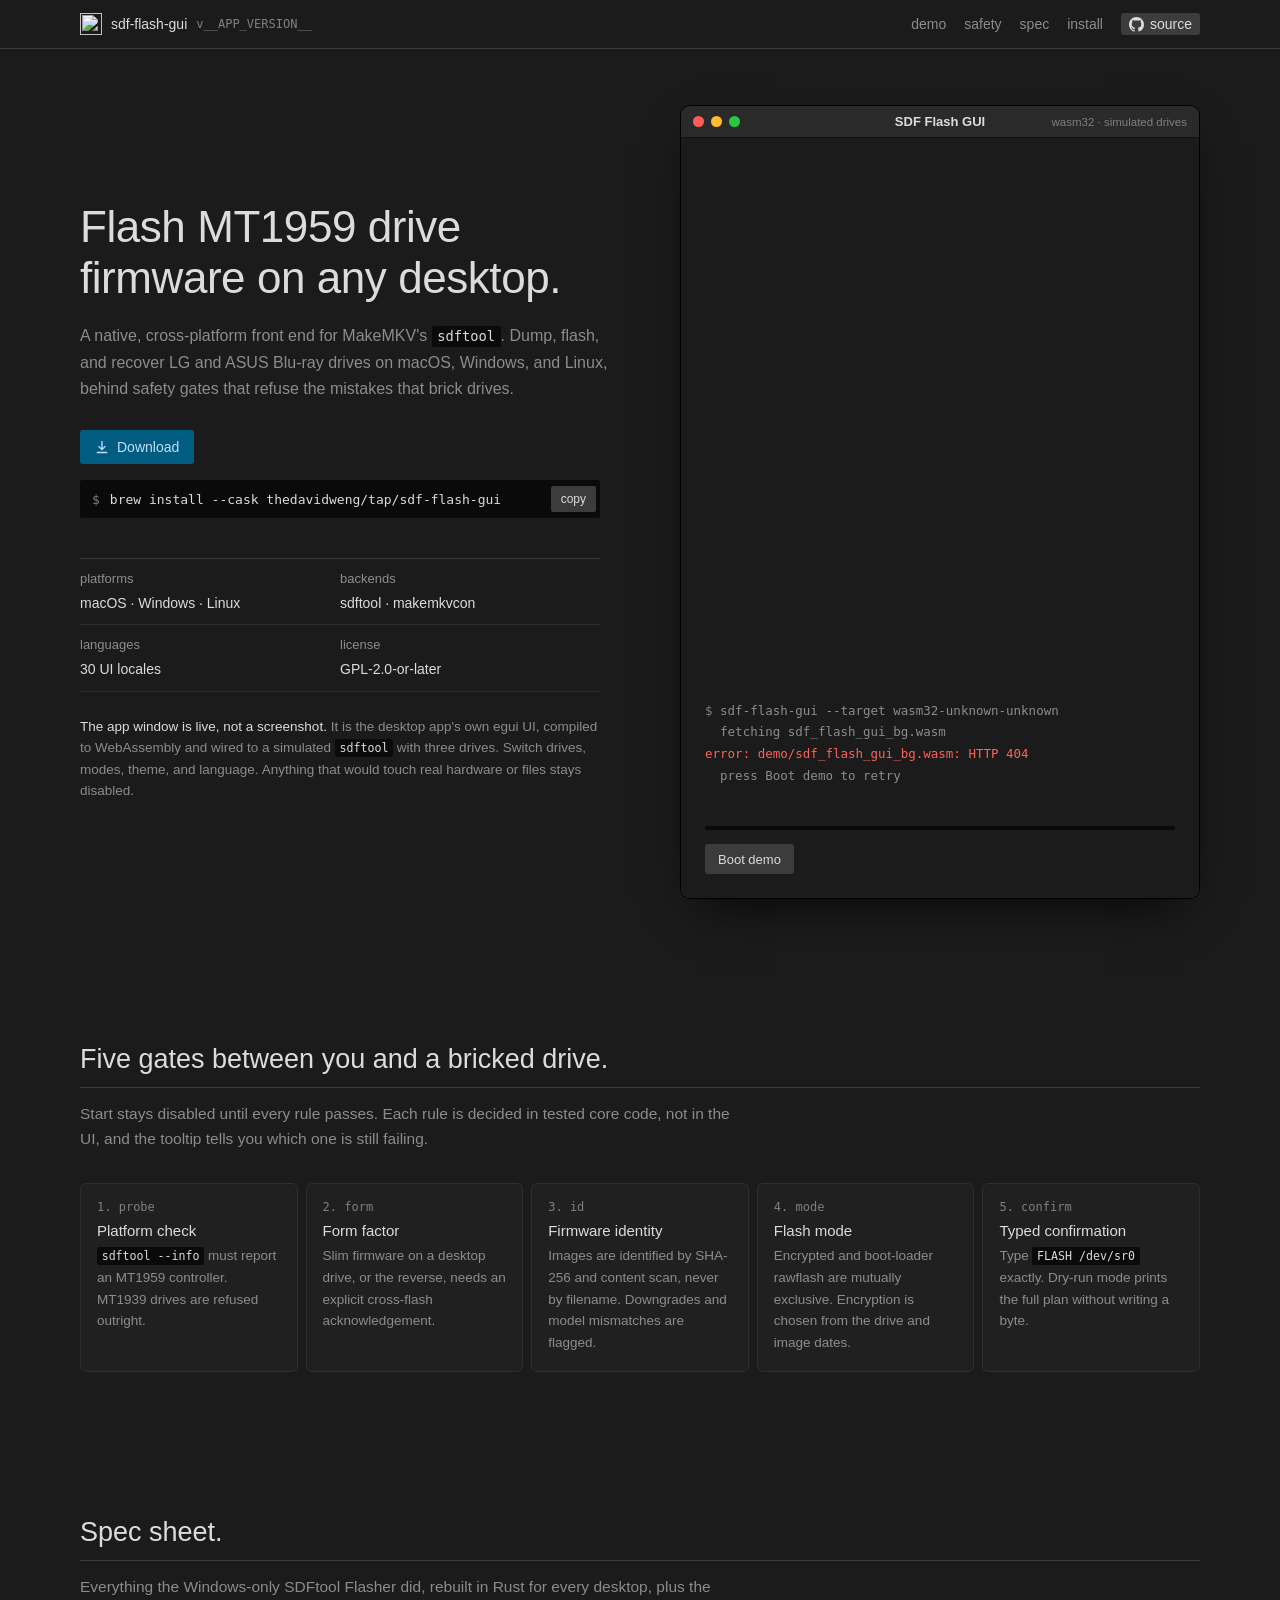
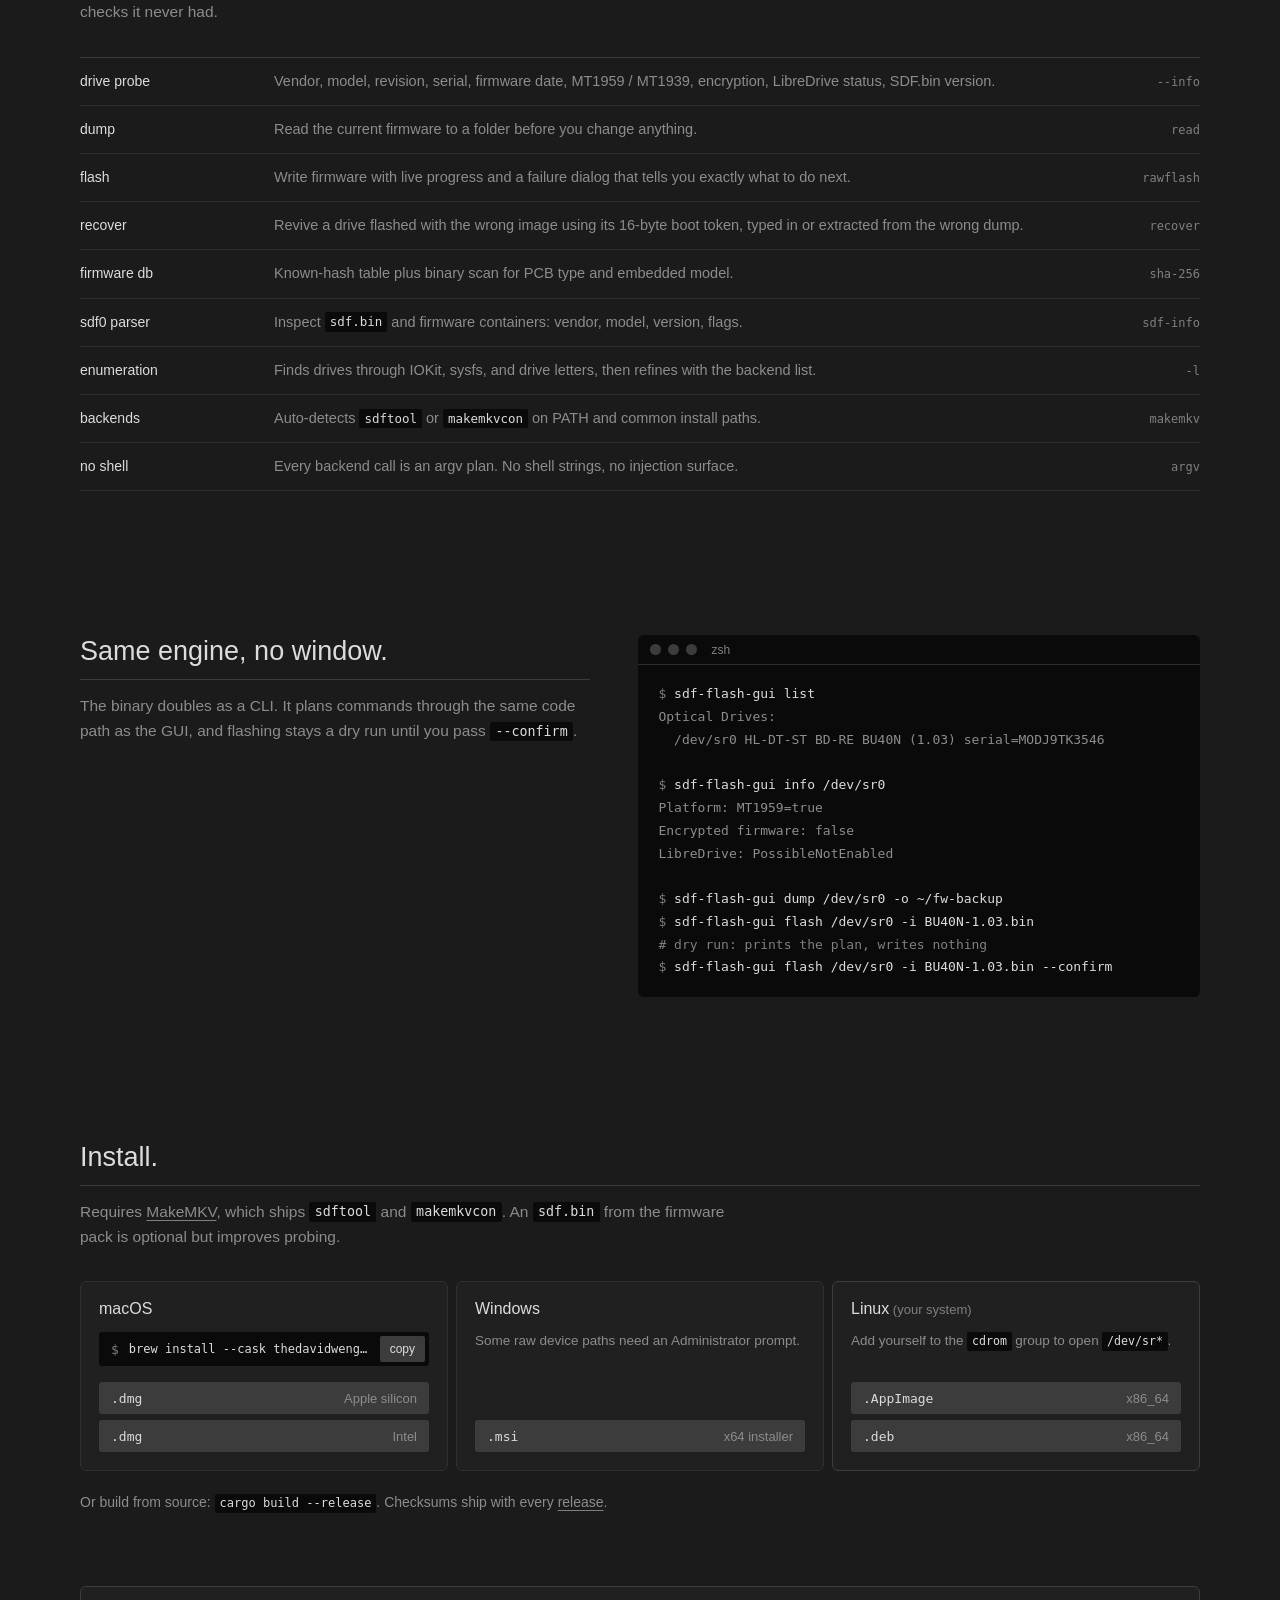
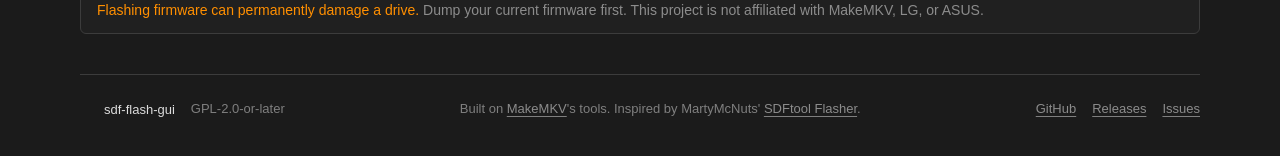
==== commit afd872a3: "fix(site): point Download at the install section and rebalance the hero" ====
--- a/site/index.html
+++ b/site/index.html
@@ -51,11 +51,10 @@
         </p>
 
         <div class="cta">
-          <a class="btn primary" href="https://github.com/thedavidweng/sdf-flash-gui/releases/latest" data-primary-download>
+          <a class="btn primary" href="#install">
             <svg viewBox="0 0 16 16" width="14" height="14" aria-hidden="true"><path fill="currentColor" d="M7.25 1h1.5v8.19l2.72-2.72 1.06 1.06L8 12.06 3.47 7.53l1.06-1.06 2.72 2.72V1ZM2 13.5h12V15H2v-1.5Z"/></svg>
-            <span data-primary-label>Download</span>
+            <span>Download</span>
           </a>
-          <a class="btn ghost" href="#demo">Try it in the browser <span aria-hidden="true">↓</span></a>
         </div>
 
         <div class="cmd" data-copy="brew install --cask thedavidweng/tap/sdf-flash-gui">
@@ -70,9 +69,17 @@
           <div><dt>languages</dt><dd>30 UI locales</dd></div>
           <div><dt>license</dt><dd>GPL-2.0-or-later</dd></div>
         </dl>
-      </div>
-
-      <figure class="demo" id="demo" aria-labelledby="demo-caption">
+
+        <p class="demo-note" id="demo-note">
+          <strong>The app window is live, not a screenshot.</strong> It is the
+          desktop app's own egui UI, compiled to WebAssembly and wired to a
+          simulated <code>sdftool</code> with three drives. Switch drives, modes,
+          theme, and language. Anything that would touch real hardware or files
+          stays disabled.
+        </p>
+      </div>
+
+      <figure class="demo" id="demo" aria-label="Interactive SDF Flash GUI demo" aria-describedby="demo-note">
         <div class="window">
           <div class="titlebar">
             <span class="lights" aria-hidden="true"><i></i><i></i><i></i></span>
@@ -88,12 +95,6 @@
             </div>
           </div>
         </div>
-        <figcaption id="demo-caption">
-          <strong>Not a screenshot.</strong> This is the desktop app's own egui UI,
-          compiled to WebAssembly and wired to a simulated <code>sdftool</code> with
-          three drives. Click around: switch drives, modes, theme, and language.
-          Anything that would touch real hardware or files stays disabled.
-        </figcaption>
       </figure>
     </section>
 
--- a/site/style.css
+++ b/site/style.css
@@ -96,11 +96,9 @@
   display: grid;
   grid-template-columns: minmax(0, 1fr) minmax(0, 520px);
   gap: 56px;
-  align-items: start;
-  padding: 64px 0 80px;
-}
-
-.hero-copy { padding-top: 24px; }
+  align-items: center;
+  padding: 56px 0 72px;
+}
 
 h1 {
   margin: 0;
@@ -205,10 +203,8 @@
 .boot .btn { align-self: flex-start; }
 .boot.running .btn { display: none; }
 
-figcaption {
-  margin-top: 14px; color: var(--muted); font-size: 13.5px; line-height: 1.6;
-}
-figcaption strong { color: var(--text); font-weight: 500; }
+.demo-note { max-width: 520px; margin: 24px 0 0; color: var(--muted); font-size: 13.5px; line-height: 1.6; }
+.demo-note strong { color: var(--text); font-weight: 500; }
 
 /* ── sections ──────────────────────────────────────────── */
 
@@ -309,7 +305,6 @@
 
 @media (max-width: 1080px) {
   .hero { grid-template-columns: 1fr; gap: 40px; padding-top: 40px; }
-  .hero-copy { padding-top: 0; }
   .demo { max-width: 560px; }
   .gates { grid-template-columns: 1fr; }
   .split { grid-template-columns: 1fr; }
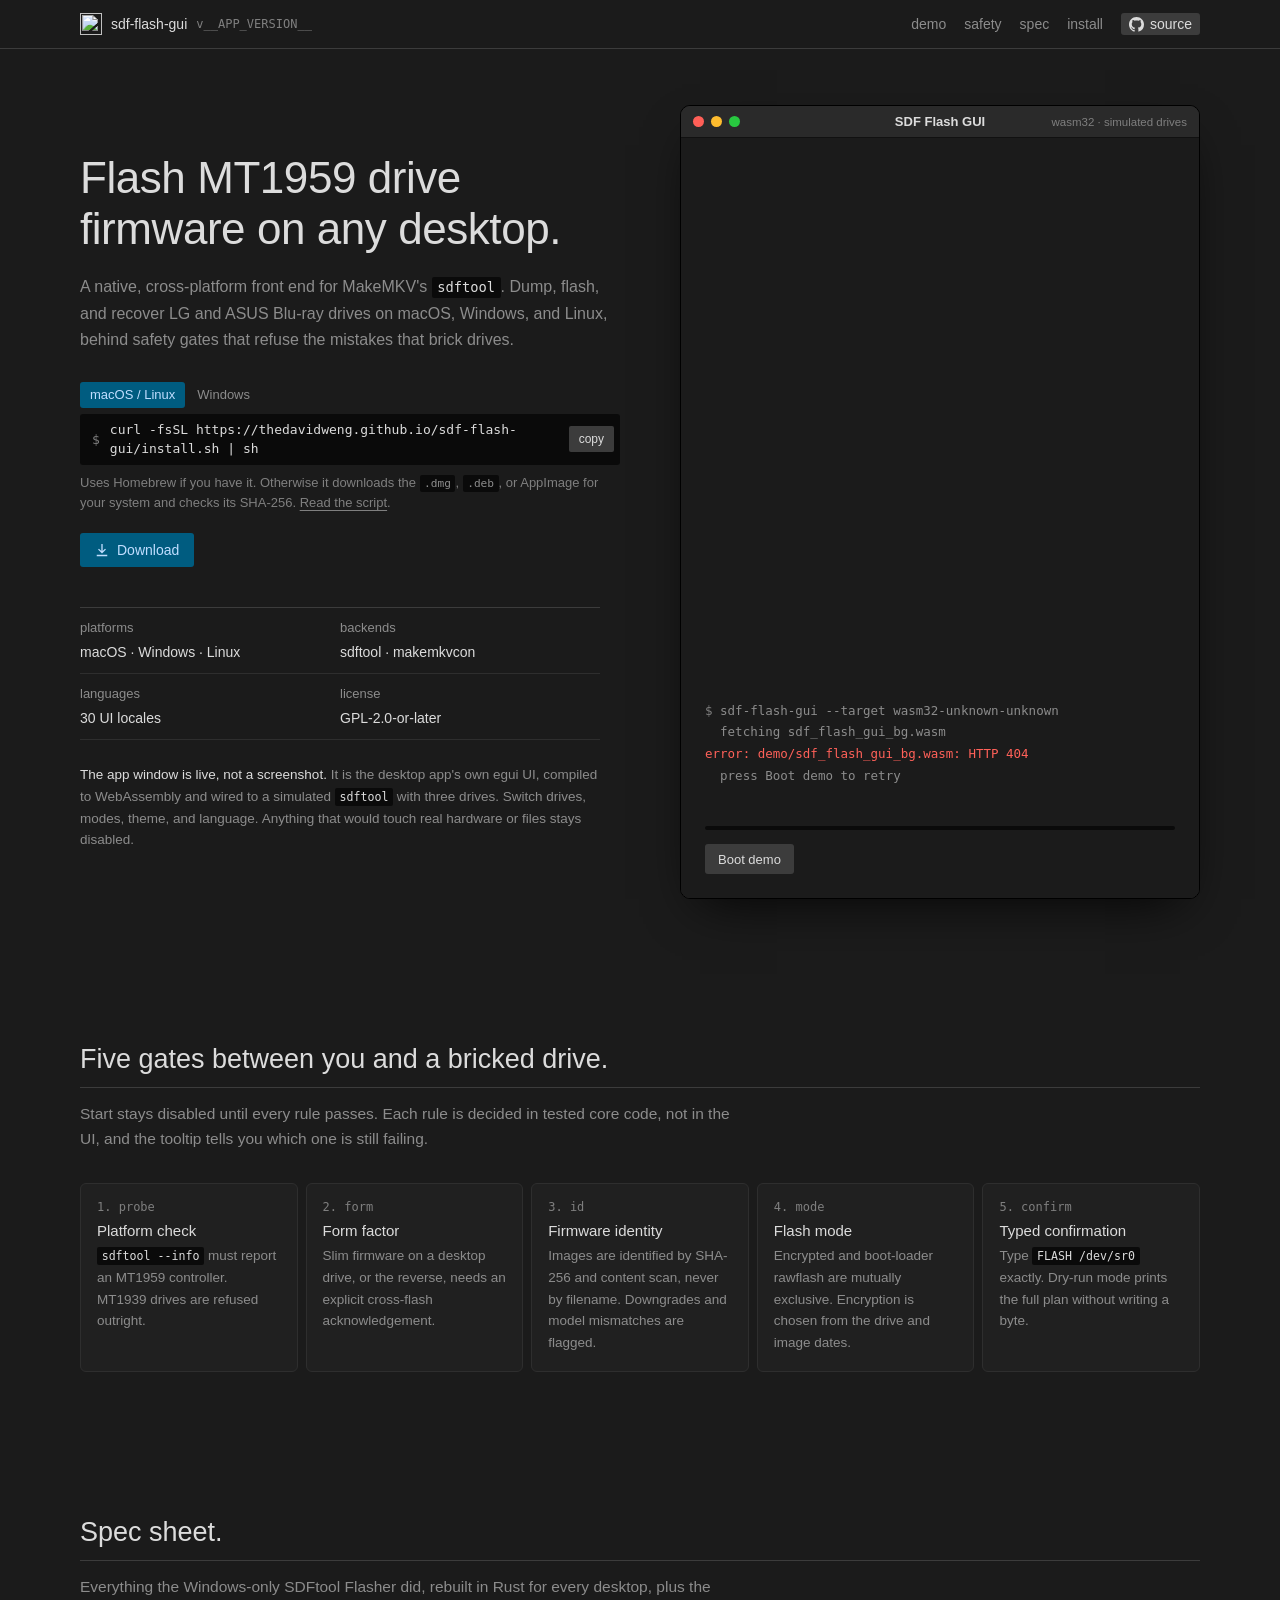
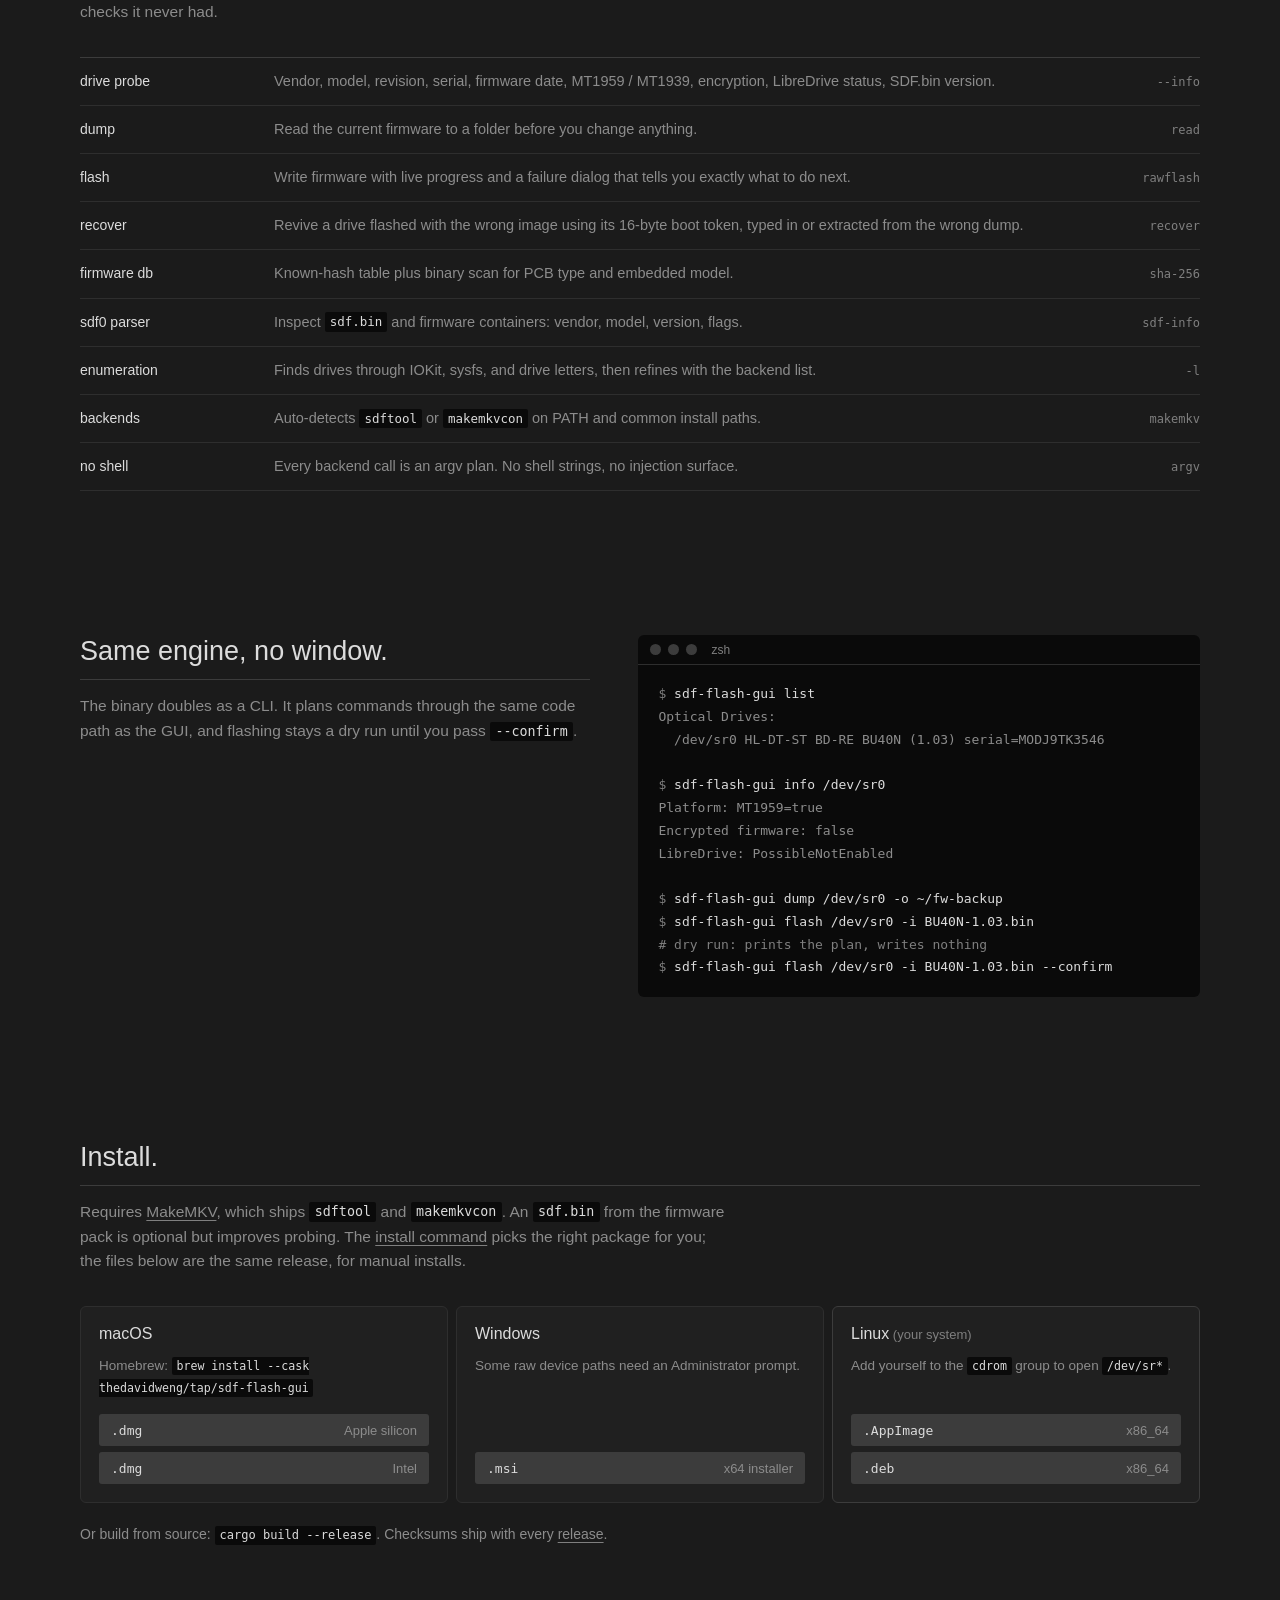
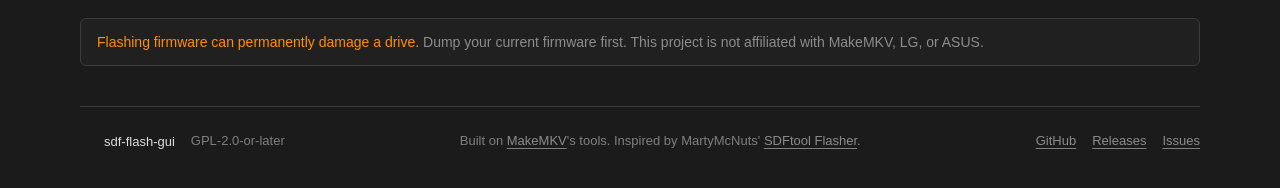
==== commit efc7999c: "feat(site): add one-line install scripts and show the command above Download" ====
--- a/site/index.html
+++ b/site/index.html
@@ -50,17 +50,33 @@
           that brick drives.
         </p>
 
+        <div class="installer" data-installer>
+          <div class="tabs" role="tablist" aria-label="Install command">
+            <button type="button" role="tab" id="tab-unix" aria-controls="cmd-unix" aria-selected="true" data-tab="unix">macOS / Linux</button>
+            <button type="button" role="tab" id="tab-win" aria-controls="cmd-win" aria-selected="false" tabindex="-1" data-tab="win">Windows</button>
+          </div>
+          <div class="cmd" role="tabpanel" id="cmd-unix" aria-labelledby="tab-unix" data-panel="unix" data-copy="curl -fsSL https://thedavidweng.github.io/sdf-flash-gui/install.sh | sh">
+            <span class="prompt" aria-hidden="true">$</span>
+            <code>curl -fsSL https://thedavidweng.github.io/sdf-flash-gui/install.sh | sh</code>
+            <button type="button" class="copy" aria-label="Copy macOS and Linux install command">copy</button>
+          </div>
+          <div class="cmd" role="tabpanel" id="cmd-win" aria-labelledby="tab-win" data-panel="win" hidden data-copy="irm https://thedavidweng.github.io/sdf-flash-gui/install.ps1 | iex">
+            <span class="prompt" aria-hidden="true">PS&gt;</span>
+            <code>irm https://thedavidweng.github.io/sdf-flash-gui/install.ps1 | iex</code>
+            <button type="button" class="copy" aria-label="Copy Windows install command">copy</button>
+          </div>
+          <p class="cmd-note" data-panel="unix">Uses Homebrew if you have it. Otherwise it downloads the
+            <code>.dmg</code>, <code>.deb</code>, or AppImage for your system and checks its SHA-256.
+            <a href="install.sh">Read the script</a>.</p>
+          <p class="cmd-note" data-panel="win" hidden>Downloads the <code>.msi</code>, checks its SHA-256,
+            and runs the installer. <a href="install.ps1">Read the script</a>.</p>
+        </div>
+
         <div class="cta">
           <a class="btn primary" href="#install">
             <svg viewBox="0 0 16 16" width="14" height="14" aria-hidden="true"><path fill="currentColor" d="M7.25 1h1.5v8.19l2.72-2.72 1.06 1.06L8 12.06 3.47 7.53l1.06-1.06 2.72 2.72V1ZM2 13.5h12V15H2v-1.5Z"/></svg>
             <span>Download</span>
           </a>
-        </div>
-
-        <div class="cmd" data-copy="brew install --cask thedavidweng/tap/sdf-flash-gui">
-          <span class="prompt" aria-hidden="true">$</span>
-          <code>brew install --cask thedavidweng/tap/sdf-flash-gui</code>
-          <button type="button" class="copy" aria-label="Copy Homebrew command">copy</button>
         </div>
 
         <dl class="facts">
@@ -183,16 +199,14 @@
         <h2 id="install-title">Install.</h2>
         <p>Requires <a href="https://www.makemkv.com/">MakeMKV</a>, which ships
           <code>sdftool</code> and <code>makemkvcon</code>. An <code>sdf.bin</code>
-          from the firmware pack is optional but improves probing.</p>
+          from the firmware pack is optional but improves probing. The
+          <a href="#top">install command</a> picks the right package for you;
+          the files below are the same release, for manual installs.</p>
       </header>
       <div class="installs">
         <article class="card" data-os="mac">
           <h3>macOS</h3>
-          <div class="cmd small" data-copy="brew install --cask thedavidweng/tap/sdf-flash-gui">
-            <span class="prompt" aria-hidden="true">$</span>
-            <code>brew install --cask thedavidweng/tap/sdf-flash-gui</code>
-            <button type="button" class="copy" aria-label="Copy Homebrew command">copy</button>
-          </div>
+          <p class="note">Homebrew: <code>brew install --cask thedavidweng/tap/sdf-flash-gui</code></p>
           <ul class="dl">
             <li><a data-asset="_aarch64.dmg" href="https://github.com/thedavidweng/sdf-flash-gui/releases/latest">.dmg <span>Apple silicon</span></a></li>
             <li><a data-asset="_x64.dmg" href="https://github.com/thedavidweng/sdf-flash-gui/releases/latest">.dmg <span>Intel</span></a></li>
@@ -209,7 +223,7 @@
           <h3>Linux</h3>
           <p class="note">Add yourself to the <code>cdrom</code> group to open <code>/dev/sr*</code>.</p>
           <ul class="dl">
-            <li><a data-asset=".appimage" href="https://github.com/thedavidweng/sdf-flash-gui/releases/latest">.AppImage <span>x86_64</span></a></li>
+            <li><a data-asset="_x86_64.appimage" href="https://github.com/thedavidweng/sdf-flash-gui/releases/latest">.AppImage <span>x86_64</span></a></li>
             <li><a data-asset=".deb" href="https://github.com/thedavidweng/sdf-flash-gui/releases/latest">.deb <span>x86_64</span></a></li>
           </ul>
         </article>
--- a/site/style.css
+++ b/site/style.css
@@ -109,7 +109,20 @@
 .lede { max-width: 34em; margin: 20px 0 0; color: var(--muted); font-size: 16px; line-height: 1.65; }
 .lede code { color: var(--text); }
 
-.cta { display: flex; flex-wrap: wrap; gap: 8px; margin-top: 28px; }
+.cta { display: flex; flex-wrap: wrap; gap: 8px; margin-top: 20px; }
+
+[hidden] { display: none !important; }
+
+.installer { margin-top: 28px; max-width: 540px; }
+.tabs { display: flex; gap: 2px; margin-bottom: 6px; }
+.tabs button {
+  height: 26px; padding: 0 10px; border: 0; border-radius: var(--radius); cursor: pointer;
+  font: 13px var(--sans); color: var(--muted); background: transparent;
+}
+.tabs button:hover { color: var(--text); background: var(--widget); }
+.tabs button[aria-selected="true"] { color: var(--select-ink); background: var(--select); }
+.cmd-note { margin: 8px 0 0; color: var(--dim); font-size: 13px; line-height: 1.55; }
+.cmd-note code { color: var(--muted); }
 
 .btn {
   display: inline-flex; align-items: center; gap: 8px;
@@ -125,15 +138,12 @@
 
 .cmd {
   display: flex; align-items: center; gap: 10px;
-  margin-top: 16px; max-width: 520px;
-  padding: 0 4px 0 12px; height: 38px;
+  min-height: 40px; padding: 6px 6px 6px 12px;
   background: var(--bg-sunk); border-radius: var(--radius);
   font: 13px var(--mono);
 }
-.cmd code { all: unset; flex: 1; overflow: hidden; text-overflow: ellipsis; white-space: nowrap; font: 13px var(--mono); color: var(--text); }
-.cmd .prompt { color: var(--dim); }
-.cmd.small { height: 34px; max-width: none; margin: 14px 0 0; }
-.cmd.small code { font-size: 12px; }
+.cmd code { all: unset; flex: 1; min-width: 0; overflow-wrap: anywhere; font: 13px/1.5 var(--mono); color: var(--text); }
+.cmd .prompt { flex: none; color: var(--dim); }
 
 .copy {
   flex: none; height: 26px; padding: 0 10px; border-radius: 2px; cursor: pointer;
@@ -270,6 +280,7 @@
 .card h3 { margin: 0; font: 500 16px var(--sans); }
 .card.current h3::after { content: " (your system)"; color: var(--dim); font-weight: 400; font-size: 13px; }
 .card .note { margin: 12px 0 0; color: var(--muted); font-size: 13.5px; }
+.card .note code { white-space: normal; overflow-wrap: anywhere; }
 .dl { list-style: none; margin: auto 0 0; padding: 16px 0 0; display: grid; gap: 6px; }
 .dl a {
   display: flex; justify-content: space-between; align-items: center;
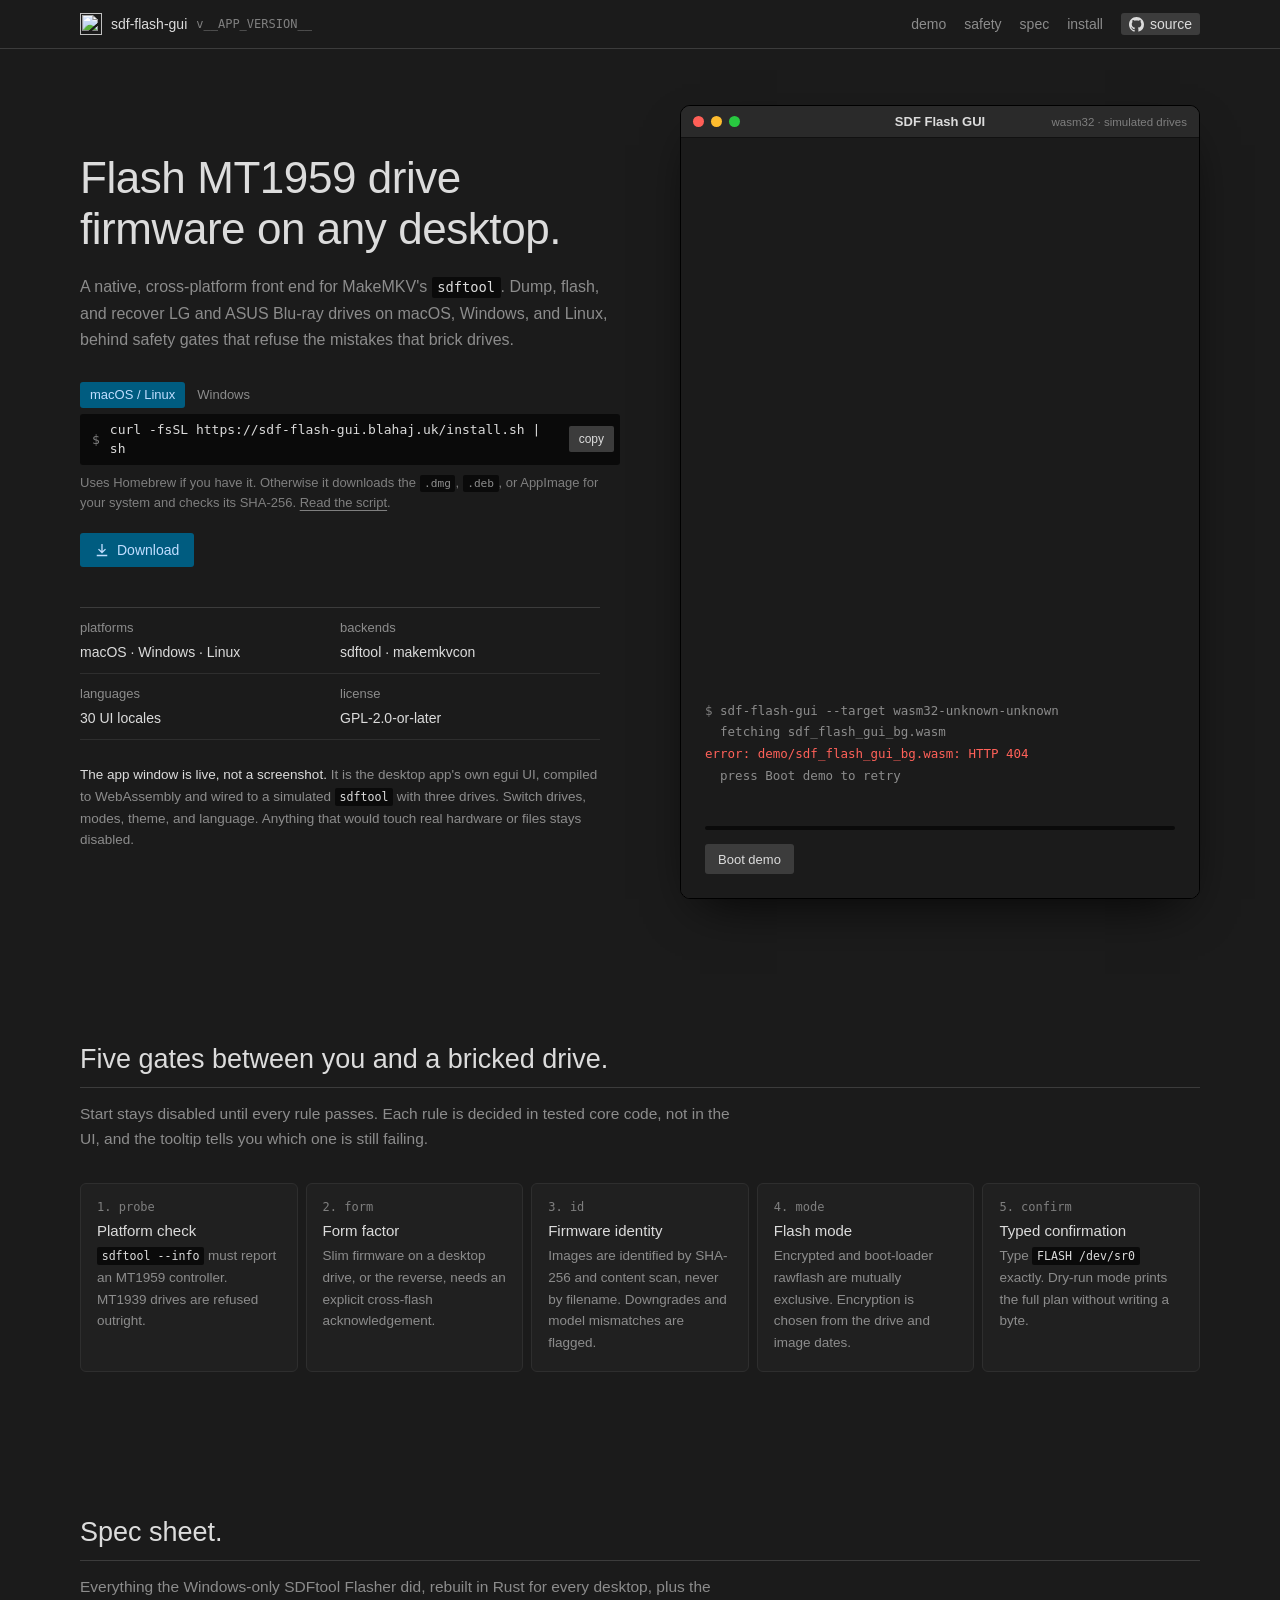
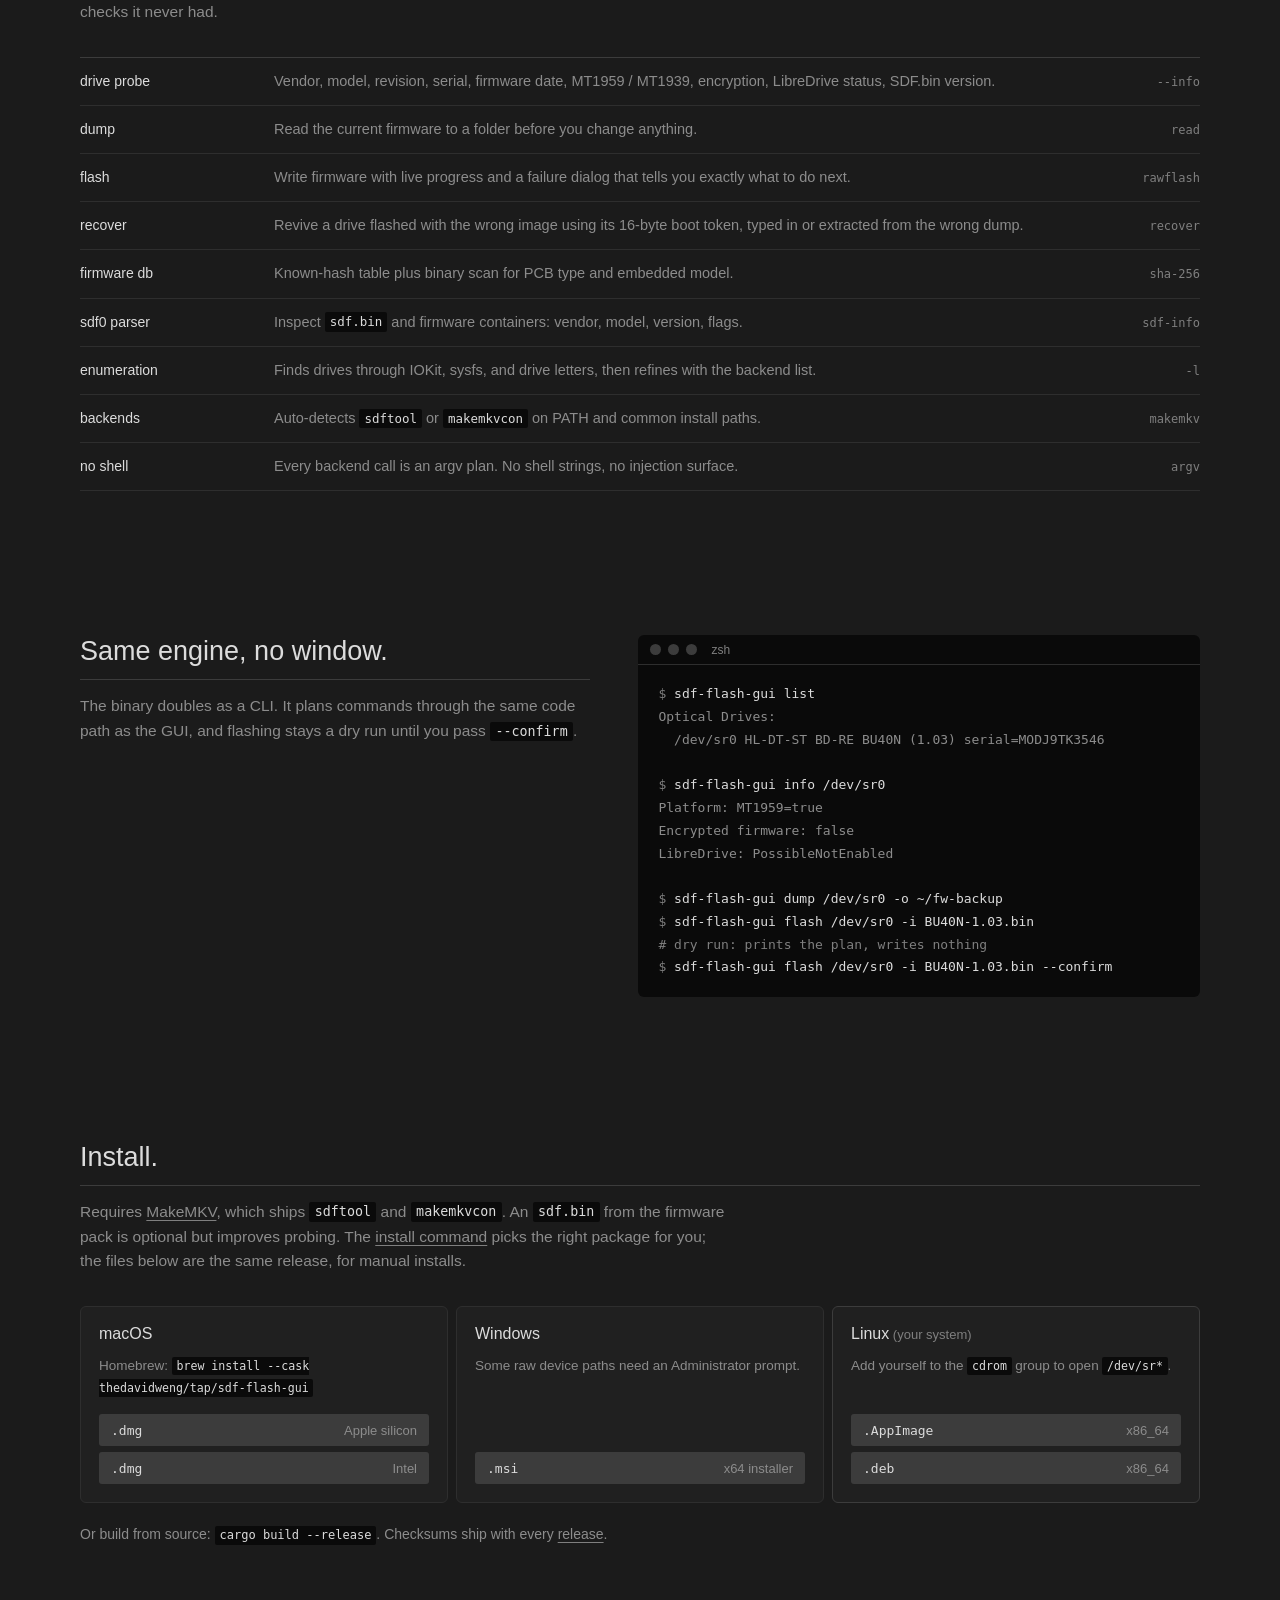
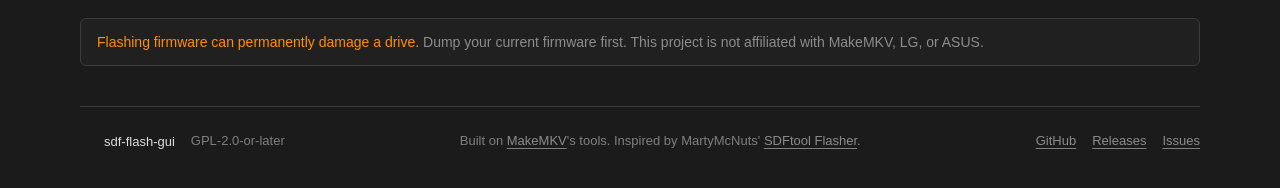
==== commit 1efe2f94: "feat(site): serve the site at sdf-flash-gui.blahaj.uk" ====
--- a/site/index.html
+++ b/site/index.html
@@ -9,7 +9,7 @@
   <meta property="og:type" content="website">
   <meta property="og:title" content="SDF Flash GUI">
   <meta property="og:description" content="Dump, flash, and recover MT1959 optical drive firmware on macOS, Windows, and Linux.">
-  <meta property="og:image" content="https://thedavidweng.github.io/sdf-flash-gui/screenshot.png">
+  <meta property="og:image" content="https://sdf-flash-gui.blahaj.uk/screenshot.png">
   <meta name="twitter:card" content="summary_large_image">
   <link rel="icon" href="icon.svg" type="image/svg+xml">
   <link rel="apple-touch-icon" href="icon.png">
@@ -55,14 +55,14 @@
             <button type="button" role="tab" id="tab-unix" aria-controls="cmd-unix" aria-selected="true" data-tab="unix">macOS / Linux</button>
             <button type="button" role="tab" id="tab-win" aria-controls="cmd-win" aria-selected="false" tabindex="-1" data-tab="win">Windows</button>
           </div>
-          <div class="cmd" role="tabpanel" id="cmd-unix" aria-labelledby="tab-unix" data-panel="unix" data-copy="curl -fsSL https://thedavidweng.github.io/sdf-flash-gui/install.sh | sh">
+          <div class="cmd" role="tabpanel" id="cmd-unix" aria-labelledby="tab-unix" data-panel="unix" data-copy="curl -fsSL https://sdf-flash-gui.blahaj.uk/install.sh | sh">
             <span class="prompt" aria-hidden="true">$</span>
-            <code>curl -fsSL https://thedavidweng.github.io/sdf-flash-gui/install.sh | sh</code>
+            <code>curl -fsSL https://sdf-flash-gui.blahaj.uk/install.sh | sh</code>
             <button type="button" class="copy" aria-label="Copy macOS and Linux install command">copy</button>
           </div>
-          <div class="cmd" role="tabpanel" id="cmd-win" aria-labelledby="tab-win" data-panel="win" hidden data-copy="irm https://thedavidweng.github.io/sdf-flash-gui/install.ps1 | iex">
+          <div class="cmd" role="tabpanel" id="cmd-win" aria-labelledby="tab-win" data-panel="win" hidden data-copy="irm https://sdf-flash-gui.blahaj.uk/install.ps1 | iex">
             <span class="prompt" aria-hidden="true">PS&gt;</span>
-            <code>irm https://thedavidweng.github.io/sdf-flash-gui/install.ps1 | iex</code>
+            <code>irm https://sdf-flash-gui.blahaj.uk/install.ps1 | iex</code>
             <button type="button" class="copy" aria-label="Copy Windows install command">copy</button>
           </div>
           <p class="cmd-note" data-panel="unix">Uses Homebrew if you have it. Otherwise it downloads the
